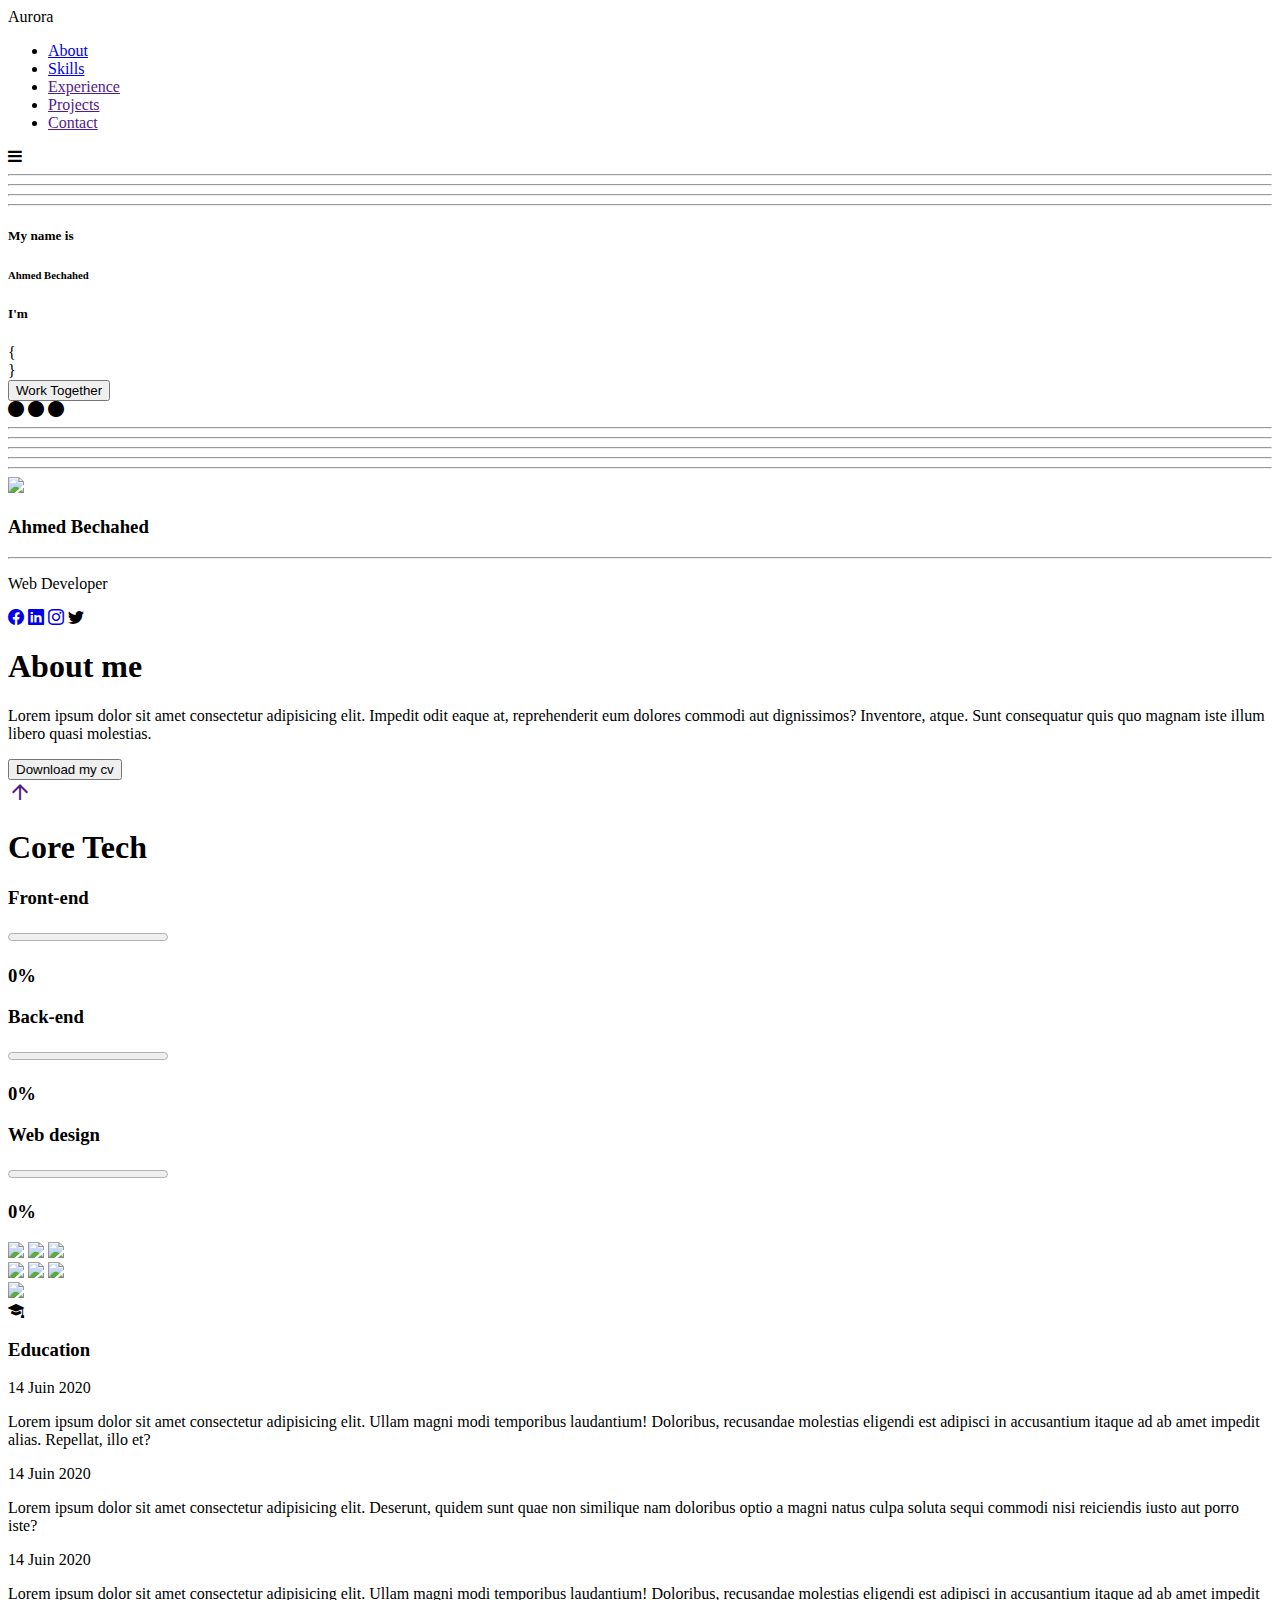
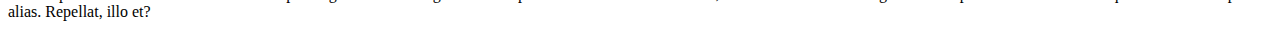
==== index.html @ c9e4b0a0 "Rename home.html to index.html" ====
<!DOCTYPE html>
<html lang="en">
<head>
    <meta charset="UTF-8">
    <meta http-equiv="X-UA-Compatible" content="IE=edge">
    <meta name="viewport" content="width=device-width, initial-scale=1.0">
    <title>Document</title>
    <link rel="stylesheet" href="https://cdn.jsdelivr.net/npm/bootstrap-icons@1.8.3/font/bootstrap-icons.css">
    <link href="https://fonts.googleapis.com/css2?family=Pattaya&family=Poppins:wght@400;500&display=swap" rel="stylesheet"/>
    <link rel="stylesheet" href="https://fonts.googleapis.com/icon?family=Material+Icons">
    <link rel="stylesheet" href="./style.css" />
    <script src="javascript.js" defer></script>
    <script src="https://unpkg.com/scrollreveal"></script>

    <link rel="stylesheet" href="https://cdnjs.cloudflare.com/ajax/libs/font-awesome/4.7.0/css/font-awesome.min.css">
</head>
<body>
    <section class="section1">

        <nav class="main-nav">
            <div>Aurora</div>
            
            <ul class="nav-elements">
                <li><a href="#about">About</a></li>
                <li><a href="#skills">Skills</a></li>
                <li><a href="" >Experience</a></li>
                <li><a href="">Projects</a></li>
                <li><a href="">Contact</a></li>
            </ul>
           <label><i class="fa fa-bars" id="showbar"></i></label>
            
        </nav>
<div class="homecontainer">

        <div class="home-description">
            <hr class="lampline">
            <hr class="lampline" >
            <hr class="lampline" >
            <hr class="lampline" >
           


        <h5>My name is </h5>
        <h6 style="color:black ;">Ahmed Bechahed</h6>
        <h5>I'm</h5>
            <div class="set-texts">
        <div>{</div>
            <div id="texts"></div>
            <div>}</div>

        </div>
        <button>Work Together</button>

        </div>
        <div class="homeanimation">
            <div class="borders">
           
               <div class="seticonlaptop">
                <div>
                <i id="red"class="bi bi-circle-fill"></i>
                <i id="orange" class="bi bi-circle-fill"></i>
                <i id="green" class="bi bi-circle-fill"></i></div>
            </div>
           <div class="setlinelaptop">
                <hr>
                <hr>
                <hr>
                <hr>
                <hr>
              </div> 
            </div>
            <div class="base"></div>
        </div>
        <!--<i class="material-icons" id="pos-arrow">arrow_downward</i>-->

       </div>

    </section>

    <section class="section2" id="about">

        <div class="setelements">
            <div class="aboutcard">
                <div><img src="./images/mypicture.jpg"></div>
            <div class="textcard">
                <h3>Ahmed Bechahed</h3>
                <hr>
            <p>Web Developer</p>
            </div>
            <div class="cardicons">
               <a href="https://www.facebook.com/ahmed.2bechahed/"><i class="bi bi-facebook"></i></a>
                <a href="https://www.linkedin.com/in/ahmed-bechahed-488a98222/"><i class="bi bi-linkedin"></i></a>
                <a href="https://www.instagram.com/a.h.m.e.d_bechahed/?hl=en"><i class="bi bi-instagram"></i></a>
                <i class="bi bi-twitter"></i>
            
            </div>
            </div>
            
        <div class="abouttext">
            <h1 class="title">About me</h1>

        <p>
            Lorem ipsum dolor sit amet consectetur adipisicing elit. Impedit odit eaque at, reprehenderit eum dolores commodi aut dignissimos? Inventore, atque. Sunt consequatur quis quo magnam iste illum libero quasi molestias.
        </p>
        <button class="setcv">Download my cv</button>
    </div>
        </div>
       <div class="setdiv"><a href=""><i class="material-icons" id="pos-uparrow">arrow_upward</i></a></div>
    
    </section>

    <section class="section3" id="skills">
        <h1 class="title">Core Tech</h1>
        <div class="techbox">
            <div class="progress">
                    <div>
                    <h3>Front-end</h3>
                    <div class="setline">
                    <progress class="file" id="line1" value="0" max="100"></progress>
                    <h3 id="val1">0%</h3>
                    </div>
                    </div>
                    <div>
                        <h3>Back-end</h3>
                        <div class="setline">
                        <progress class="file" id="line2"value="0" max="100"></progress>
                        <h3 id="val2">0%</h3>
                        </div>
                        </div>
                        <div>
                            <h3>Web design</h3>
                            <div class="setline">
                            <progress class="file" id="line3" value="0" max="100"></progress>
                            <h3 id="val3">0%</h3>
                            </div>
                            </div>
                
            </div>
            <div class="techitems">
           <div class="settechitems">
        <img src="https://img.icons8.com/ios-filled/100/undefined/c-plus-plus-logo.png"/>
        
        <img src="https://img.icons8.com/ios/100/undefined/mysql-logo.png"/>
        
        <img src="https://img.icons8.com/ios/100/undefined/java-coffee-cup-logo--v1.png"/>
        </div>
        <div class="settechitems">
        <img src="https://img.icons8.com/ios-filled/100/undefined/html-5--v1.png"/>
        
        <img src="https://img.icons8.com/ios-filled/100/undefined/css3.png"/>
        
        <img src="https://img.icons8.com/ios-filled/100/undefined/javascript-logo.png"/>
        </div>
       <div class="settechitems">
        <img src="https://img.icons8.com/color/96/undefined/linux--v1.png"/>
     
        </div>
        </div>
    </section>

    <section class="section4">
      
        <div class="containerall">
            <i id="checkpoint" class="bi bi-mortarboard-fill"></i>
            <h3>Education</h3>
</div>
        <div class="container-time">
            <div class="container left">
                <div class="content">
                    <div class="date"> 14 Juin 2020</div>
                    <p>Lorem ipsum dolor sit amet consectetur adipisicing elit. Ullam magni modi temporibus laudantium! Doloribus, recusandae molestias eligendi est adipisci in accusantium itaque ad ab amet impedit alias. Repellat, illo et?</p>
                </div>
            </div>
            <div class="container right">
                <div class="content">
                    <div class="date"> 14 Juin 2020</div>
                    <p>Lorem ipsum dolor sit amet consectetur adipisicing elit. Deserunt, quidem sunt quae non similique nam doloribus optio a magni natus culpa soluta sequi commodi nisi reiciendis iusto aut porro iste?</p>
                </div>
            </div>
            <div class="container left">
                <div class="content">
                    <div class="date"> 14 Juin 2020</div>
                    <p>Lorem ipsum dolor sit amet consectetur adipisicing elit. Ullam magni modi temporibus laudantium! Doloribus, recusandae molestias eligendi est adipisci in accusantium itaque ad ab amet impedit alias. Repellat, illo et?</p>
                </div>
            </div>
        </div>
        
    </section>

    <section class="section5">

    </section>

</body>
</html>
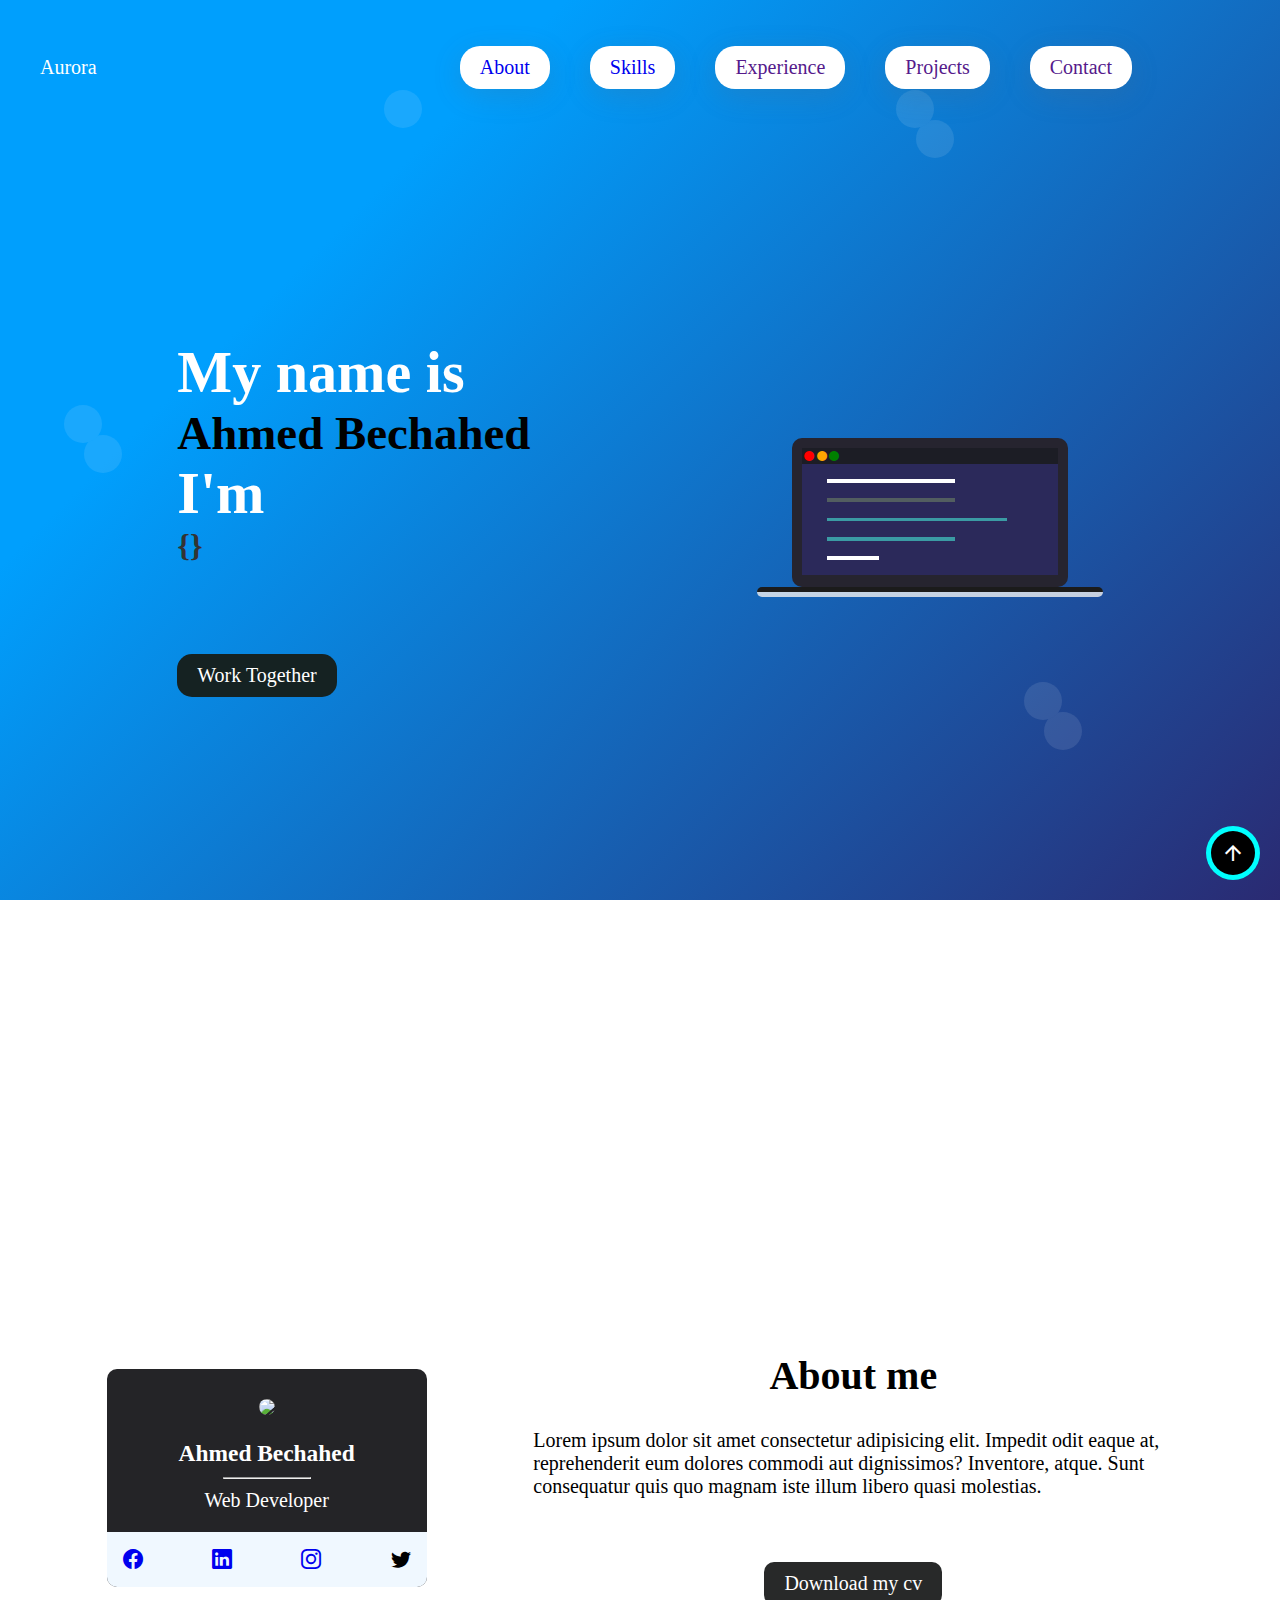
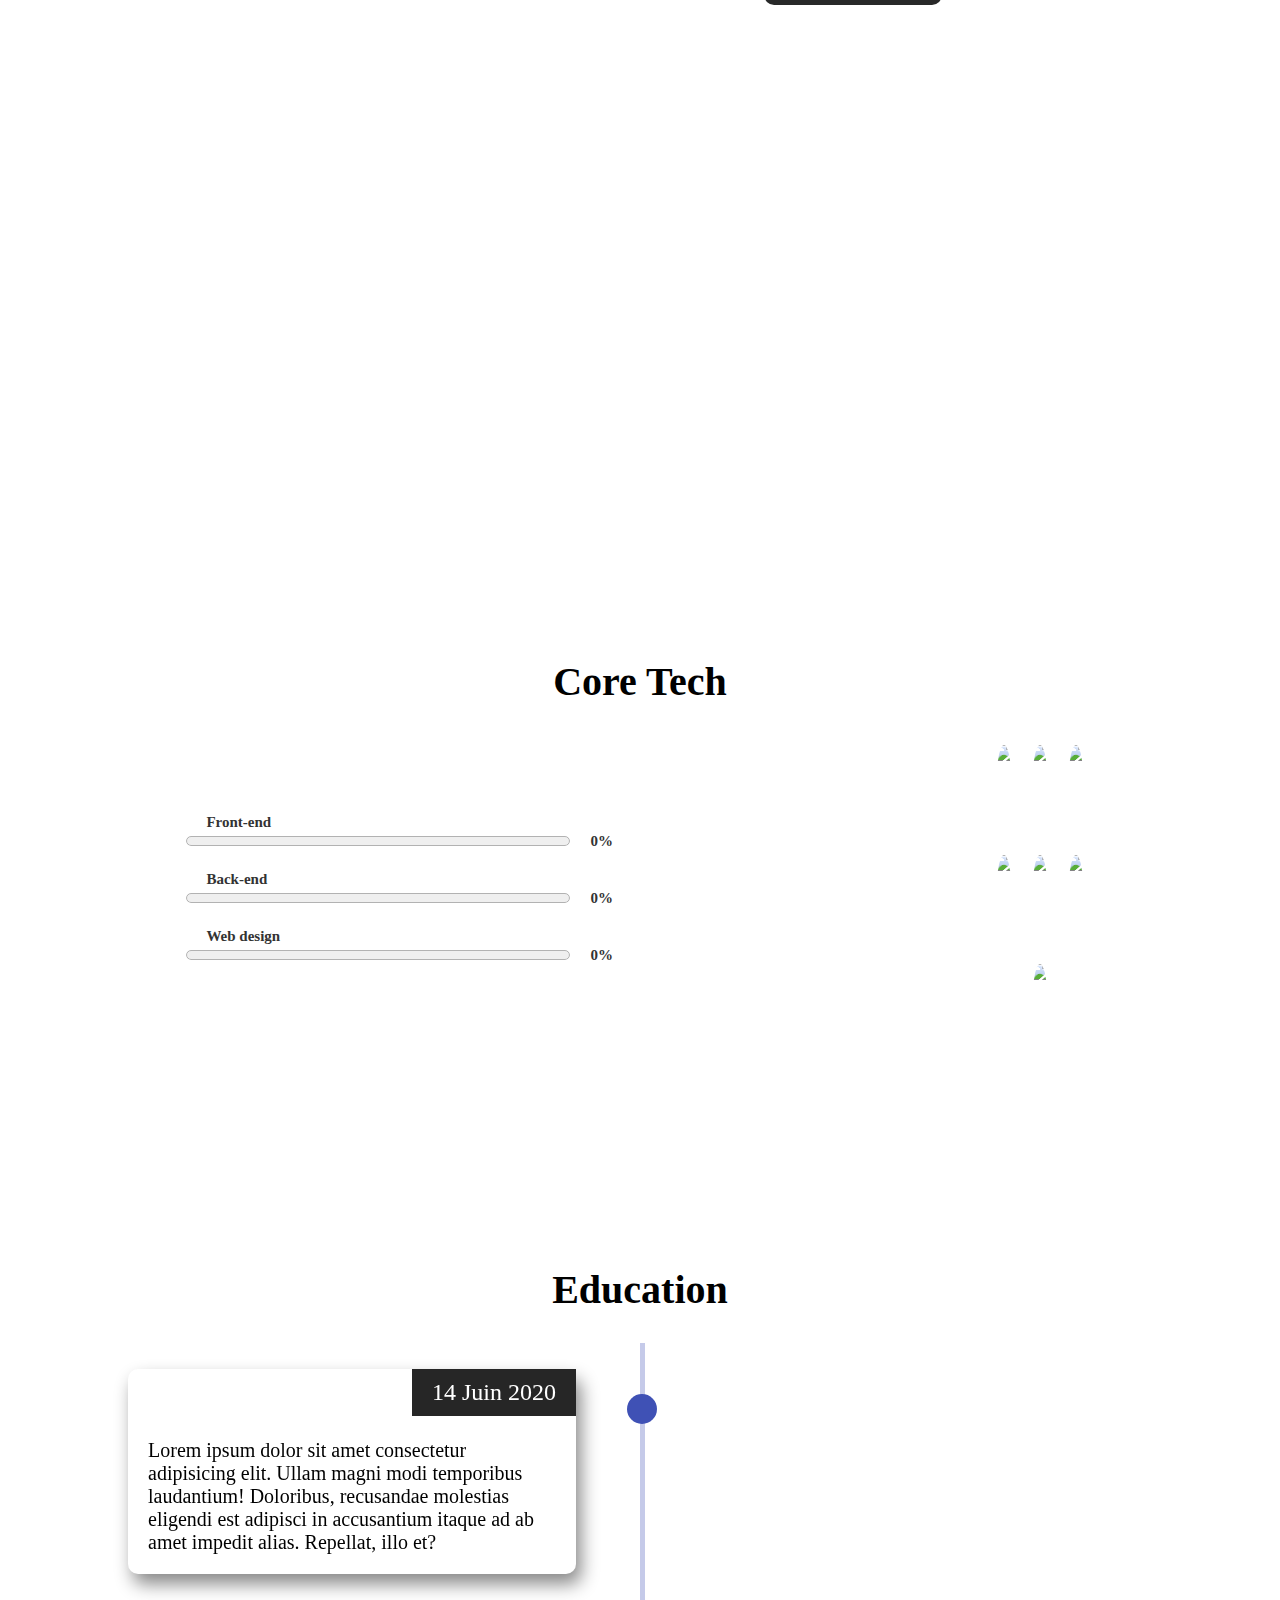
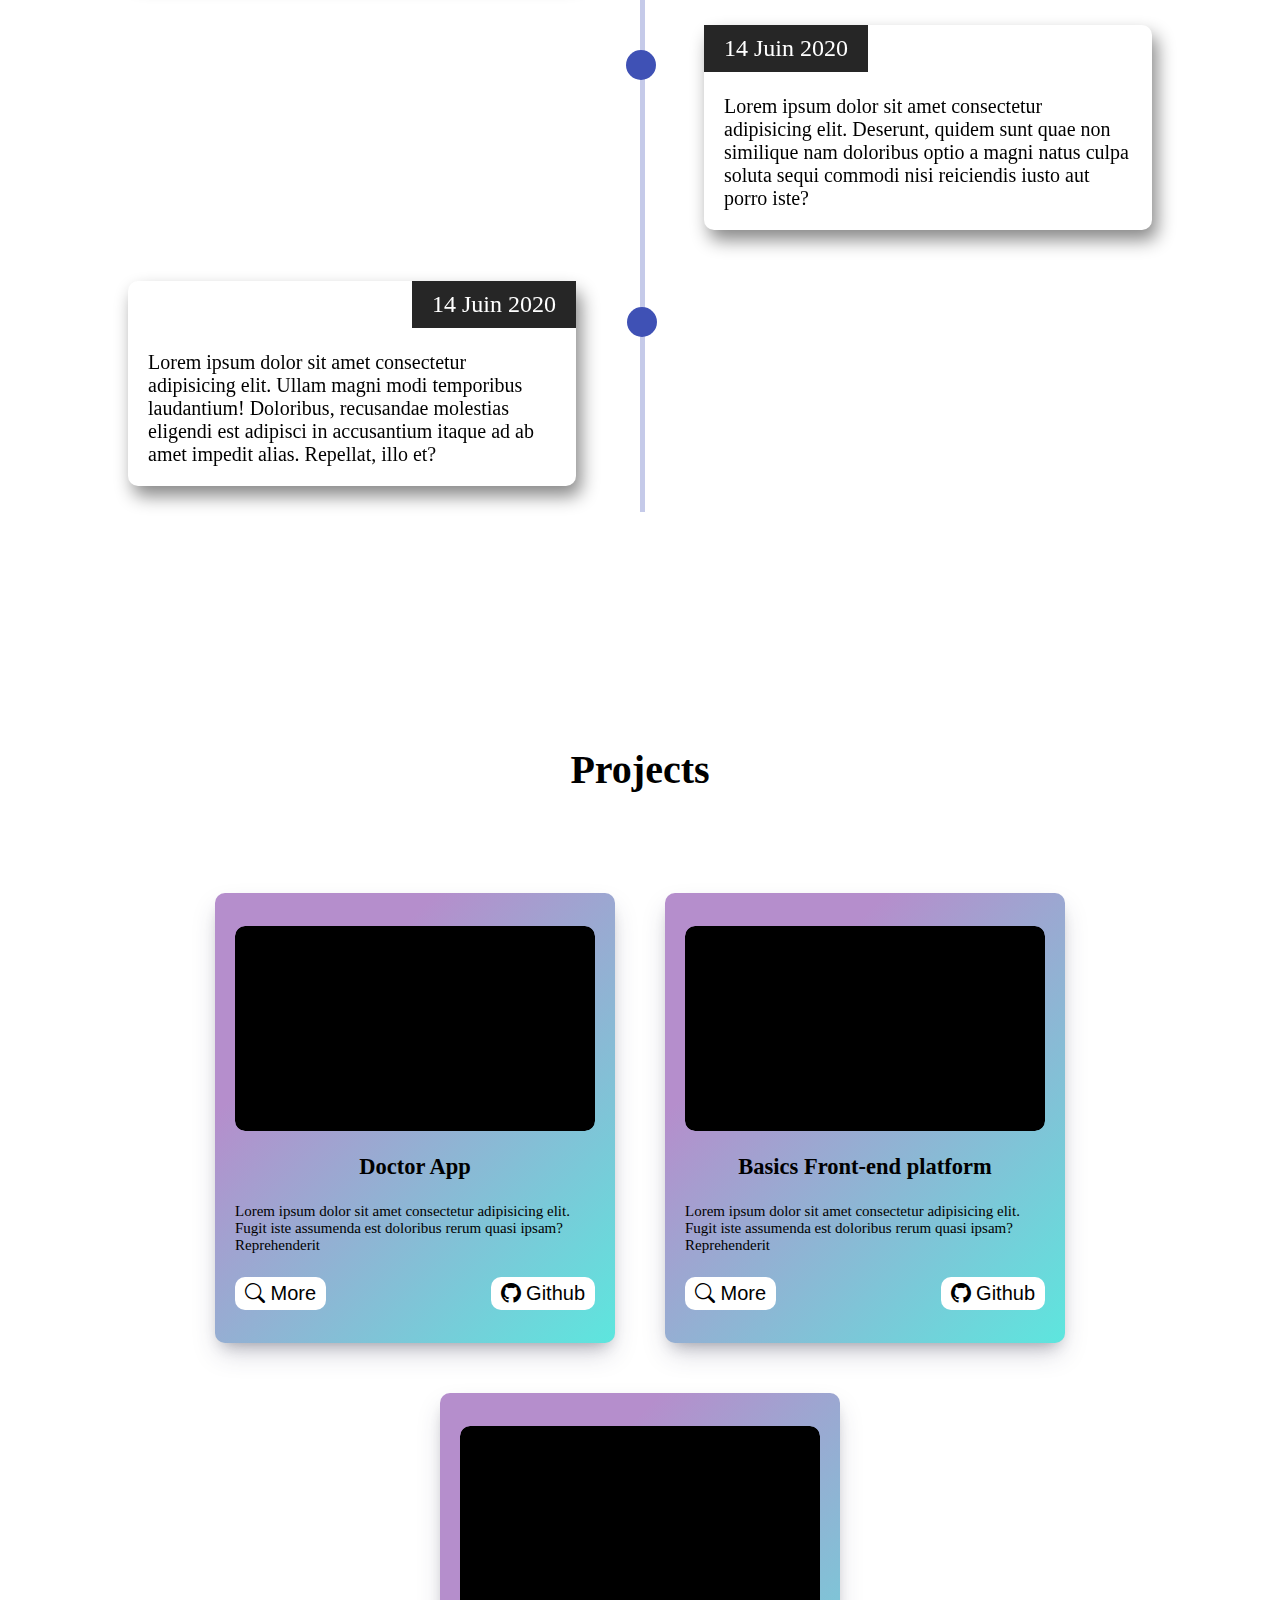
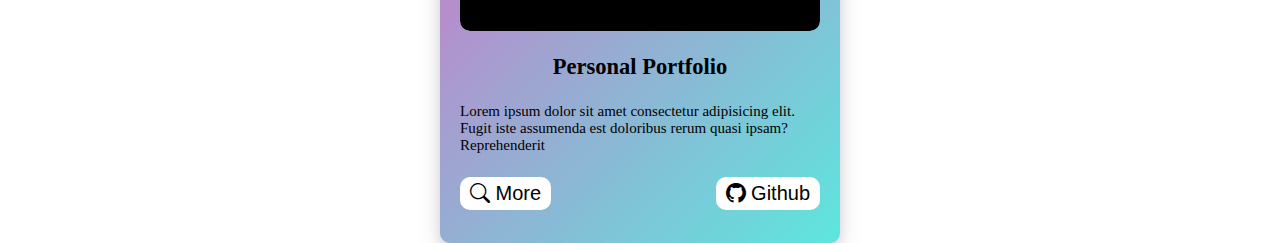
==== commit 41a8c6e4: "Add files via upload" ====
--- a/index.html
+++ b/index.html
@@ -160,10 +160,7 @@
 
     <section class="section4">
       
-        <div class="containerall">
-            <i id="checkpoint" class="bi bi-mortarboard-fill"></i>
-            <h3>Education</h3>
-</div>
+            <h3 class="title">Education</h3>
         <div class="container-time">
             <div class="container left">
                 <div class="content">
@@ -172,6 +169,8 @@
                 </div>
             </div>
             <div class="container right">
+                <div class="arrow-left"></div>
+
                 <div class="content">
                     <div class="date"> 14 Juin 2020</div>
                     <p>Lorem ipsum dolor sit amet consectetur adipisicing elit. Deserunt, quidem sunt quae non similique nam doloribus optio a magni natus culpa soluta sequi commodi nisi reiciendis iusto aut porro iste?</p>
@@ -188,8 +187,52 @@
     </section>
 
     <section class="section5">
-
-    </section>
+        <h3 class="title">Projects</h3>
+<div class="allprojects">
+    <div class="projectscontainer">
+        <div class="project">
+            <div class="parentimage">
+            <div class="projectimage">
+            </div>
+            </div>
+            <h2>Doctor App</h2>
+            <p>Lorem ipsum dolor sit amet consectetur adipisicing elit. Fugit iste assumenda est doloribus rerum quasi ipsam? Reprehenderit </p>
+            <div class="projectbutton">
+            <a href=""><button><i class="bi bi-search"></i> More</button></a>
+            <a href=""><button><i class="bi bi-github"></i>  Github</button></a>
+
+            </div>
+        </div>
+        <div class="project">
+            <div class="parentimage">
+                <div class="projectimage" id="img2">
+                </div>
+                </div>
+                <h2>Basics Front-end platform</h2>
+                <p>Lorem ipsum dolor sit amet consectetur adipisicing elit. Fugit iste assumenda est doloribus rerum quasi ipsam? Reprehenderit </p>
+                <div class="projectbutton">
+                <a href=""><button><i class="bi bi-search"></i> More</button></a>
+                <a href=""><button><i class="bi bi-github"></i>  Github</button></a>
+    
+                </div>
+
+        </div>
+        <div class="project">
+            <div class="parentimage">
+                <div class="projectimage" id="img3">
+                </div>
+                </div>
+                <h2>Personal Portfolio</h2>
+                <p>Lorem ipsum dolor sit amet consectetur adipisicing elit. Fugit iste assumenda est doloribus rerum quasi ipsam? Reprehenderit </p>
+                <div class="projectbutton">
+                <a href=""><button><i class="bi bi-search"></i> More</button></a>
+                <a href=""><button><i class="bi bi-github"></i>  Github</button></a>
+    
+                </div>
+        </div>
+    </div>
+</div> 
+   </section>
 
 </body>
-</html>
+</html>--- a/style.css
+++ b/style.css
@@ -0,0 +1,937 @@
+html{
+    scroll-behavior: smooth;
+   /* font-family: 'Zilla Slab', serif;*/
+   font-family: 'Cormorant Garamond', serif;
+   /* font-family: 'Lobster', cursive;*/
+   /* font-family: 'Gentium Plus', serif;*/
+    font-size: 62.5%;
+}
+
+*{
+    margin:0 0;
+    padding:0;
+    box-sizing:border-box;
+    text-decoration: none;
+    
+}
+body{
+}
+button{
+    cursor: pointer;
+}
+
+.section1{
+    height: 100vh;  
+   
+  
+   /* background-color: #1b1b1b;*/
+   background-image: linear-gradient(315deg, #2a2a72 0%, #009ffd 74%);}
+
+
+ 
+
+.main-nav{
+    min-height: 15vh;
+    display:flex;
+    justify-content:space-between;
+    align-items:center;
+    color:white;
+    overflow: hidden;
+    padding:0;
+    font-size:2rem;
+    z-index: 1111;
+}
+
+.main-nav>div{
+    flex: 1 1 40rem;
+    margin:1rem 4rem;
+    font-family: 'Lobster', cursive;
+}
+.nav-elements{
+    display:flex;
+    list-style: none;
+    margin-right: 10%;
+}
+
+.nav-elements li{
+    z-index: 1111;
+    padding:1rem 2rem;
+    background-color: white;
+    border-radius: 2rem;
+    margin:1rem 2rem;
+    box-shadow: rgba(100, 100, 111, 0.2) 0px 7px 29px 0px;
+}
+
+.nav-elements li:hover{
+    background-color: rgb(41, 40, 40);
+    border-radius: 2rem;
+
+}
+.nav-elements a:hover{
+    color:white;
+}
+
+.main-nav i{
+    display: none;
+    z-index: 11111;
+    margin:1rem 4rem;
+
+}
+
+.main-nav i:hover{
+    cursor:pointer;
+}
+
+
+
+
+@media screen and (max-width:700px) {
+    .main-nav ul{
+        visibility: hidden;
+        position:fixed;
+        top:0;
+        bottom:0;
+        display: flex;
+        justify-content: center;
+        align-items: center;
+        flex-direction: column;
+        width: 100%;
+         z-index: 1111;
+        font-size: 2rem;
+        background-color: rgba(31, 31, 31,0.95);
+
+
+    }
+    .main-nav ul::before{
+        content:"";
+        position:absolute;
+        width:2rem;
+        height:2rem;
+        top:0;
+        left:0;
+    }
+   
+
+    .show{
+        visibility: visible !important;
+     }
+
+
+    @keyframes slide {
+        from{
+            width:0%;opacity:0.3;}
+        to{width:100%;opacity:1;}
+    }
+
+    @keyframes slideout {
+        from{
+            width:100%;opacity:1;}
+        to{width:0%;opacity:0.3;}
+    }
+
+
+
+   
+
+
+
+    .main-nav i{
+        display:block;
+        position:fixed;
+        right:0;
+        top:0;
+        padding:1rem;
+        border-radius:1rem;
+        
+    }
+    .main-nav{
+        z-index: 1111;
+width:100%;
+        
+    }
+
+    
+
+
+}
+
+
+
+
+
+
+
+
+.homecontainer{
+    padding:0 5%;
+    height:85vh;
+    margin:0% 0;
+    display:flex;
+   align-items: center;
+   justify-content: space-around;
+   /* background-color: rgb(86, 185, 194);*/
+   color:white;
+flex-wrap: wrap;
+
+}
+
+.homeanimation{
+    display:flex;
+    align-items:center;
+    justify-content:center;
+    flex-direction: column;
+    margin:0%;
+    z-index: 11;
+}
+
+.lampline{
+    position:absolute;
+    margin:auto;
+    width:3vw;
+    height:3VW;
+    background-color:rgba(255, 255, 255,0.1) ;
+    border-radius: 50%;
+    border:none;
+    z-index:-1;
+   /* box-shadow: 20px 30px rgba(255, 255, 255,0.1) ;*/
+}
+
+.lampline:hover{
+    background-color: rgba(255, 255, 255,0.5) ;
+    box-shadow: 20px 30px rgba(255, 255, 255,0.4) ;
+
+}
+
+.home-description hr:nth-child(1){
+    top:45%;
+    left:5%;
+    box-shadow: 20px 30px rgba(255, 255, 255,0.1) ;
+    animation:2.5s scalecircle infinite alternate;
+
+}
+.home-description hr:nth-child(2){
+    top:10%;
+    left:30%;
+    animation:2s scalecircle infinite alternate;
+
+}
+.home-description hr:nth-child(3){
+    top:10%;
+    left:70%;
+    box-shadow: 20px 30px rgba(255, 255, 255,0.1) ;
+    animation:3s scalecircle infinite alternate;
+
+}
+.home-description hr:nth-child(4){
+    bottom:20%;
+    left:80%;
+    box-shadow: 20px 30px rgba(255, 255, 255,0.1) ;
+    animation:2s scalecircle infinite alternate;
+
+}
+.home-description hr:nth-child(){
+    bottom:10%;
+    left:40%;
+    animation:3.5s scalecircle infinite alternate;
+
+}
+.home-description hr:nth-child(){
+    bottom:50%;
+    left:50%;
+    box-shadow: 20px 30px rgba(255, 255, 255,0.1) ;
+    animation:2.25s scalecircle infinite alternate;
+
+}
+
+.base{
+    background-color: rgba(241, 241, 241, 0.8);
+    width:27vw;
+    height:1rem;
+    border-radius: 0.5rem;
+    border-top:0.5rem solid #1b1b1b;
+    z-index: 1200;
+}
+
+
+@keyframes scalecircle{
+    from{transform:scale(3.75);}
+    to{transform:scale(4.5);
+    }
+}
+
+
+.rotate {
+ width: fit-content;
+   font-size:5rem;
+   animation:rotation 2s infinite linear ;
+
+}
+
+
+
+
+
+
+@keyframes rotation {
+    from {
+      transform: rotate(0deg);
+    }
+    to{
+      transform: rotate(360deg);
+    }
+  }
+.borders{
+   height:fit-content;
+   width:80%;
+   border-top: 1rem solid rgba(37, 35, 36, 0.8);
+
+
+   
+   border-right: 1rem solid rgba(37, 35, 36, 0.8);
+
+
+   border-left: 1rem solid rgba(37, 35, 36, 0.8);
+
+
+
+    border-bottom: 1.25rem solid rgba(37, 35, 36, 0.8);
+
+    background-color: #2b295a;
+    border-radius: 1rem;
+
+
+}
+
+
+.seticonlaptop {
+    display:flex;
+    justify-content: space-between;
+    background-color: #1c1d25;
+    padding:1%;
+}
+
+
+.borders i{
+    font-size:1rem;
+    color: white;
+}
+
+#green{
+    color: green;
+    
+}
+#red{
+    color: red;
+    
+}
+#orange{
+    color: orange;
+   
+}
+.setlinelaptop hr{
+    margin: 6% 10%;
+    height:0.3vw;
+    background-color: white;
+    border:none;
+
+}
+
+.borders hr:nth-child(1){
+    width:50%;
+    background-color: white;
+    animation:1s line infinite alternate;
+}
+
+.borders hr:nth-child(2){
+    width:50%;
+    background-color:rgb(82, 94, 96);
+    animation:1.5s line infinite alternate;
+}
+.borders hr:nth-child(3){
+    width:70%;
+    background-color:rgb(59, 155, 164);
+    animation:2s line infinite alternate;
+
+}
+.borders hr:nth-child(4){
+    width:50%;
+    background-color: rgb(59, 155, 164);
+    animation:1.5s line infinite alternate;
+
+}
+
+.borders hr:nth-child(5){
+  
+    width:20%;
+    background-color: white;
+    animation:2s line infinite alternate;
+
+}
+.borders hr:nth-child(6){
+  
+    width:40%;
+    background-color: rgb(82, 94, 96);
+    animation:1.5s line infinite alternate;
+
+}
+
+
+
+@keyframes line {
+    
+    from{
+        width:30%;
+        opacity: 0.4;
+    }
+    to{
+        width:60%;
+        transform: translateX(20%);
+       
+    }
+
+}
+
+
+
+
+.home-description{
+    display:flex;
+    flex-direction: column;
+    align-items: flex-start;
+    font-size:7rem;
+    z-index:9;
+}
+
+
+.set-texts{
+    display:flex;
+    font-size:2.5vw;
+    color:#333;
+    font-weight: bold;
+    z-index: 12;
+}
+
+.home-description button {
+    margin-top: 10vh;
+    padding:1rem 2rem;
+    font-size: 2rem;
+    background-color: rgb(21, 34, 34);
+    border-radius: 1.5rem;
+    color:white;
+    border: none;
+    z-index: 1111;
+    font-family: 'Lobster', cursive;
+}
+#pos-arrow{
+    position:absolute;
+    font-size:4rem;
+    animation: transition 1s infinite alternate;
+    color:#0f0c0f;
+    font-weight: bold;
+    z-index: 12;
+}
+
+@keyframes transition{
+    from {
+        transform: translateY(0%);
+      }
+    
+      to {
+        transform: translateY(50%);
+}}
+
+@media screen and (max-width:700px) {
+    .base{
+        width:120%;
+    }
+    .homecontainer{
+        flex-direction: column;
+    }
+
+    .home-description button{
+        font-size: 2rem;
+        margin:5% 0;
+    }
+
+
+    .home-description{
+        font-size: 5rem;
+        line-height: 6rem;
+    }
+
+ 
+   
+    .homeanimation .borders{
+        width:20rem;
+        height: 12rem;
+    }
+    .set-texts{font-size: 2.5rem; width:70vw;}
+    .setdiv{
+        visibility: hidden;
+    }
+}
+
+
+
+
+
+
+
+
+.section2{
+    font-size: 2rem;
+  
+
+
+
+}
+
+.title{
+    text-align: center;
+    font-size:4rem;
+    margin-bottom:3rem;
+}
+
+.setelements{
+    margin:10% 0;
+ min-height: 100vh;
+display:flex;
+justify-content: space-evenly;
+align-items:center;
+font-size: 2rem;
+}
+
+
+
+
+
+
+.aboutcard{
+   background-color: rgb(36, 36, 39);
+   height:fit-content;
+    width: 25vw;
+    display: flex;
+    align-items: center;
+    justify-content: space-between;
+    flex-direction: column;
+    border-radius: 1rem;    
+}
+.aboutcard img{
+    margin-top: 3rem;
+   height:20vw;
+    border-radius: 60%;
+
+}
+
+.cardicons{
+    display:flex;
+    align-items: center;
+    justify-content:space-between;
+    width:100%;
+    background-color: aliceblue;
+    padding:5%;
+    border-bottom-left-radius: 1rem;
+    border-bottom-right-radius: 1rem;
+
+}
+
+.textcard{
+    text-align: center;
+    display: flex;
+    align-items: center;
+    justify-content:space-around;
+    flex-direction: column;
+    color:white;
+    margin:2rem;
+
+}
+.textcard hr{
+    width:50%;
+    background-color: aliceblue;
+    margin:1rem;
+}
+.abouttext{
+    height:fit-content;
+   display: flex;
+   align-items: center;
+   flex-direction: column;
+   width:50vw;
+}
+
+.setdiv{
+    position:fixed;
+    right:2rem;
+    bottom:2rem;
+    background-color: aqua;
+    padding:0.5rem;
+    border-radius: 50%;
+}
+.setcv{
+  font-family: 'Lobster', cursive;
+    margin-top: 10%;
+    padding:1rem 2rem;
+    text-decoration: solid;
+    background-color: rgb(40, 41, 41);
+    border-radius:1rem;
+    font-size: 2rem;
+    color:white;
+    border:none;
+}
+
+@media screen and (max-width:700px){
+.abouttext{
+    margin-top:10%;
+    width:80%;
+    
+}
+    .setelements{
+        flex-direction: column;
+    justify-content: center;
+    align-items: center;
+    }
+.setelements,.setcv{
+    font-size:2rem;
+}
+
+.aboutcard{
+    width:60vw;
+    font-size: 1rem;
+}
+.aboutcard img{
+    width:40vw;
+    height:40vw;
+}
+}    
+
+
+
+#pos-uparrow{
+    border-radius: 50%;
+    background-color:black;
+  padding:10px;
+  color:white;
+}
+
+/* section3 */
+.section3{
+    min-height: 90vh;
+    display:flex;
+    flex-direction: column;
+    justify-content: center;
+}
+.techbox{
+    display:flex;
+    align-items: center;
+    justify-content:space-around;
+}
+.techitems{
+    display:flex;
+    align-items:center;
+    justify-content:center;
+    flex-direction: column;
+
+}
+
+.settechitems{
+    display:flex;
+    align-items: center;
+    justify-content: center;
+}
+.techitems img{
+    border-radius: 50%;
+block-size:7vw;
+margin:1rem;}
+
+.progress{
+}
+
+.file{
+        width:30vw;
+        height: 2rem;
+        accent-color: blue;
+       
+}
+
+
+
+.setline{
+    display:flex;
+    align-items: center;
+    justify-content:center;
+    margin-bottom: 2rem;
+}
+
+.progress h3 {
+    font-size: 1.5rem;
+    margin-left: 2rem;
+color:#333;
+}
+
+
+
+@media  screen and (max-width:700px) {
+    .techbox{
+        align-items: center;
+        justify-content: center;
+        flex-direction: column;
+        gap:5rem;
+    }
+.techitems img{
+    block-size:7rem;
+}
+
+}
+
+
+/*section4*/
+.section4{
+min-height: 100vh;
+}
+
+
+.container-time{
+    position:relative;
+    margin:auto;
+    
+}
+
+.container-time:after{
+    content: ' ';
+    position:absolute;
+    background-color:#C5CAE9;
+    width:0.5rem;
+    top:0;
+    bottom:0;
+    left:50%;
+}
+
+.container{
+    padding:2% 10%;
+    width:50%;
+    position:relative;
+   
+}
+
+.container:before{
+    content:'';
+    position:absolute;
+    width:3rem;
+    height:3rem;
+    border-radius: 50%;
+    background-color: #3F51B5;
+    right:-17px;
+    z-index: 1;
+    top:20%;
+}
+.right{
+    left:50%;
+}
+
+.left{
+    left:0;
+}
+
+.right:before{
+    right:100%;
+    left:-14px;
+}
+
+.content{
+    box-shadow: 5px 10px 18px #888888;
+    position:relative;
+    background-color: white;
+    font-size: 2rem;
+    padding:2rem;
+    width:100%;
+    border-radius: 1rem;
+}
+
+.left{
+    padding-right:5%;
+}
+
+.right{
+    padding-left:5%;
+
+
+}
+
+
+
+
+.content p {
+    color: rgb(0, 0, 0);
+    margin-top: 50px;
+    margin-bottom: 0;
+
+
+}
+
+ .date{
+    position:absolute;
+    top:0;
+    padding:1rem 2rem;
+    background-color: rgb(38, 38, 38);
+    margin-bottom: 200px;
+    color:white;
+    font-size: larger;
+}
+
+.left .date{
+    right:0;
+}
+
+.right .date{
+    left:0;
+}
+
+@keyframes scale{
+    From{
+        transform:scale(1.25);
+    }
+    To {
+        transform:scale(1.5);
+    }
+}
+
+.content:hover{
+    transform:scale(1.1);
+    transition: 0.5s;
+
+
+}
+
+
+#checkpoint{
+    color:rgb(3, 25, 25);
+   font-size: 2rem;
+   border-radius: 50%;
+   box-shadow: rgba(100, 100, 111, 0.2) 0px 7px 29px 0px;
+   box-shadow: 5px 5px 5px #888888;
+   padding:20px;
+   margin-right: 20px;
+   margin-left: 15%;
+
+
+
+}
+
+
+
+@media  screen and (max-width:700px) {
+    .container-time::after{
+        left:8%;
+    }
+
+    .container::before{
+        left:5%;
+    }
+    .container{
+        width:100%;
+        padding-left: 20%;
+        padding-right: 10%;
+    }
+    .right{
+        left:0;
+    }
+    .left .date{
+        left:0;
+        right:inherit;
+    }
+    .content{
+        font-size: 1.5rem;
+        margin:8% 0%;
+
+    }
+
+}
+
+.section5{
+    margin-top:20vh;
+    height:100vh;
+}
+
+.projectscontainer{
+    margin-top: 10rem;
+    display: flex;
+    justify-content:center;
+    align-items: center;
+    gap:5rem;
+    flex-wrap: wrap;
+}
+
+.project{
+    background-color: #5de6de;
+    background-image: linear-gradient(315deg, #5de6de 0%, #b58ecc 74%);
+     height:45rem;
+    width:40rem;
+    display: flex;
+    align-items:center;
+    justify-content: space-evenly;
+    flex-direction: column;
+    gap:1rem;
+    padding:2rem;
+    font-size: 1.5rem;
+    border-radius: 1rem;
+    box-shadow: rgba(50, 50, 93, 0.25) 0px 13px 27px -5px, rgba(0, 0, 0, 0.3) 0px 8px 16px -8px;
+}
+
+.projectimage{
+    height:100%;
+    width:100%;
+    border-radius: 1rem;
+    background-color: black; /* fallback color */
+  background-image: url("./images/doctor.PNG");
+  background-position: center;
+  background-size: cover;
+  background-repeat: no-repeat;
+  background-position: center;
+  -webkit-background-size: cover;
+  -moz-background-size: cover;
+    transition: all .5s;
+
+}
+
+#img2{
+    background-image: url("./images/Platform.PNG");
+}
+
+#img3{
+    background-image: url("./images/Portfolio.PNG");
+}
+.parentimage:hover .projectimage{
+  transform: scale(1.1);
+}
+
+
+.parentimage{
+   height:50%;
+    width:100%;
+    overflow: hidden;
+    border-radius: 1rem;
+}
+
+.projectbutton{
+    width:100%;
+    display: flex;
+    justify-content: space-between;
+    align-items: center;
+    
+}
+
+.projectbutton button{
+    font-size: 2rem;
+    padding:0.5rem 1rem;
+    background-color:white;
+    border-radius: 1rem;
+    border:none;
+}
+
+@media  screen and (max-width:700px) {
+    .project{
+        margin:0 4rem;
+    }
+}
+
+
+
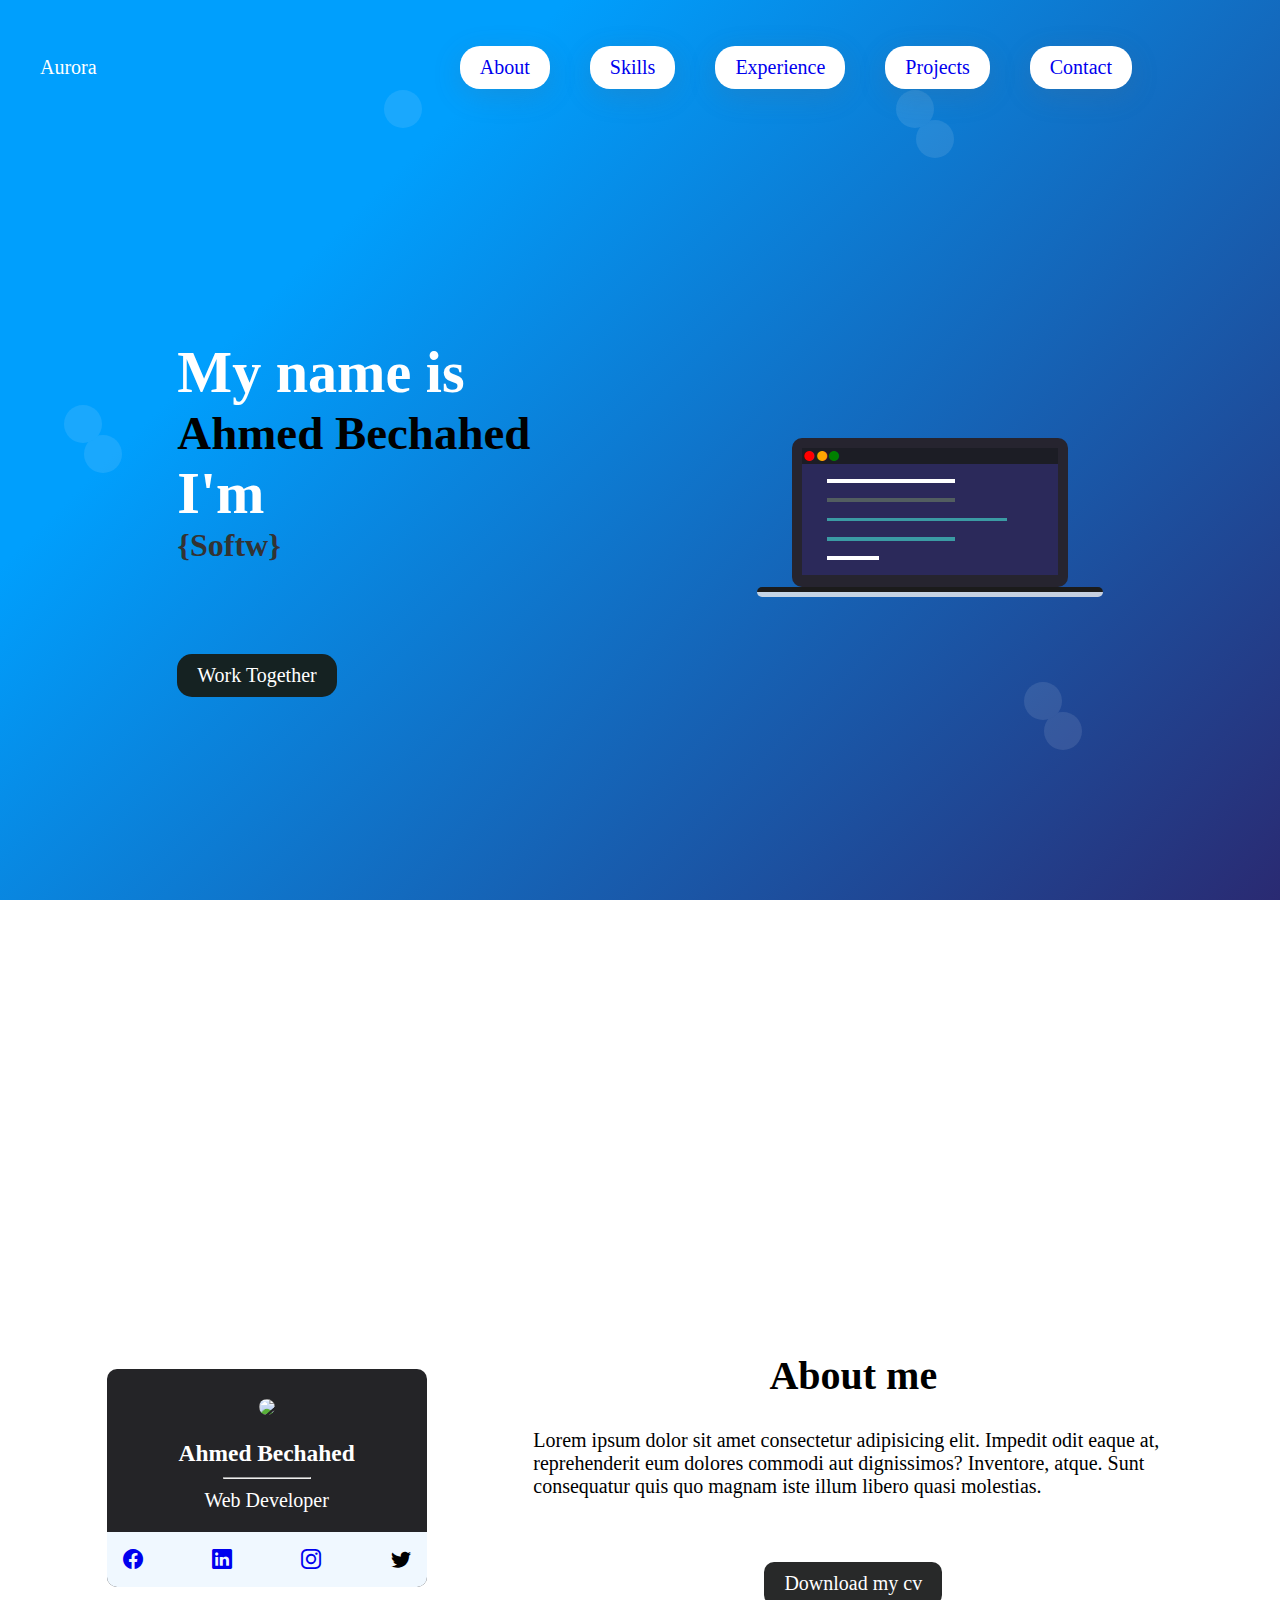
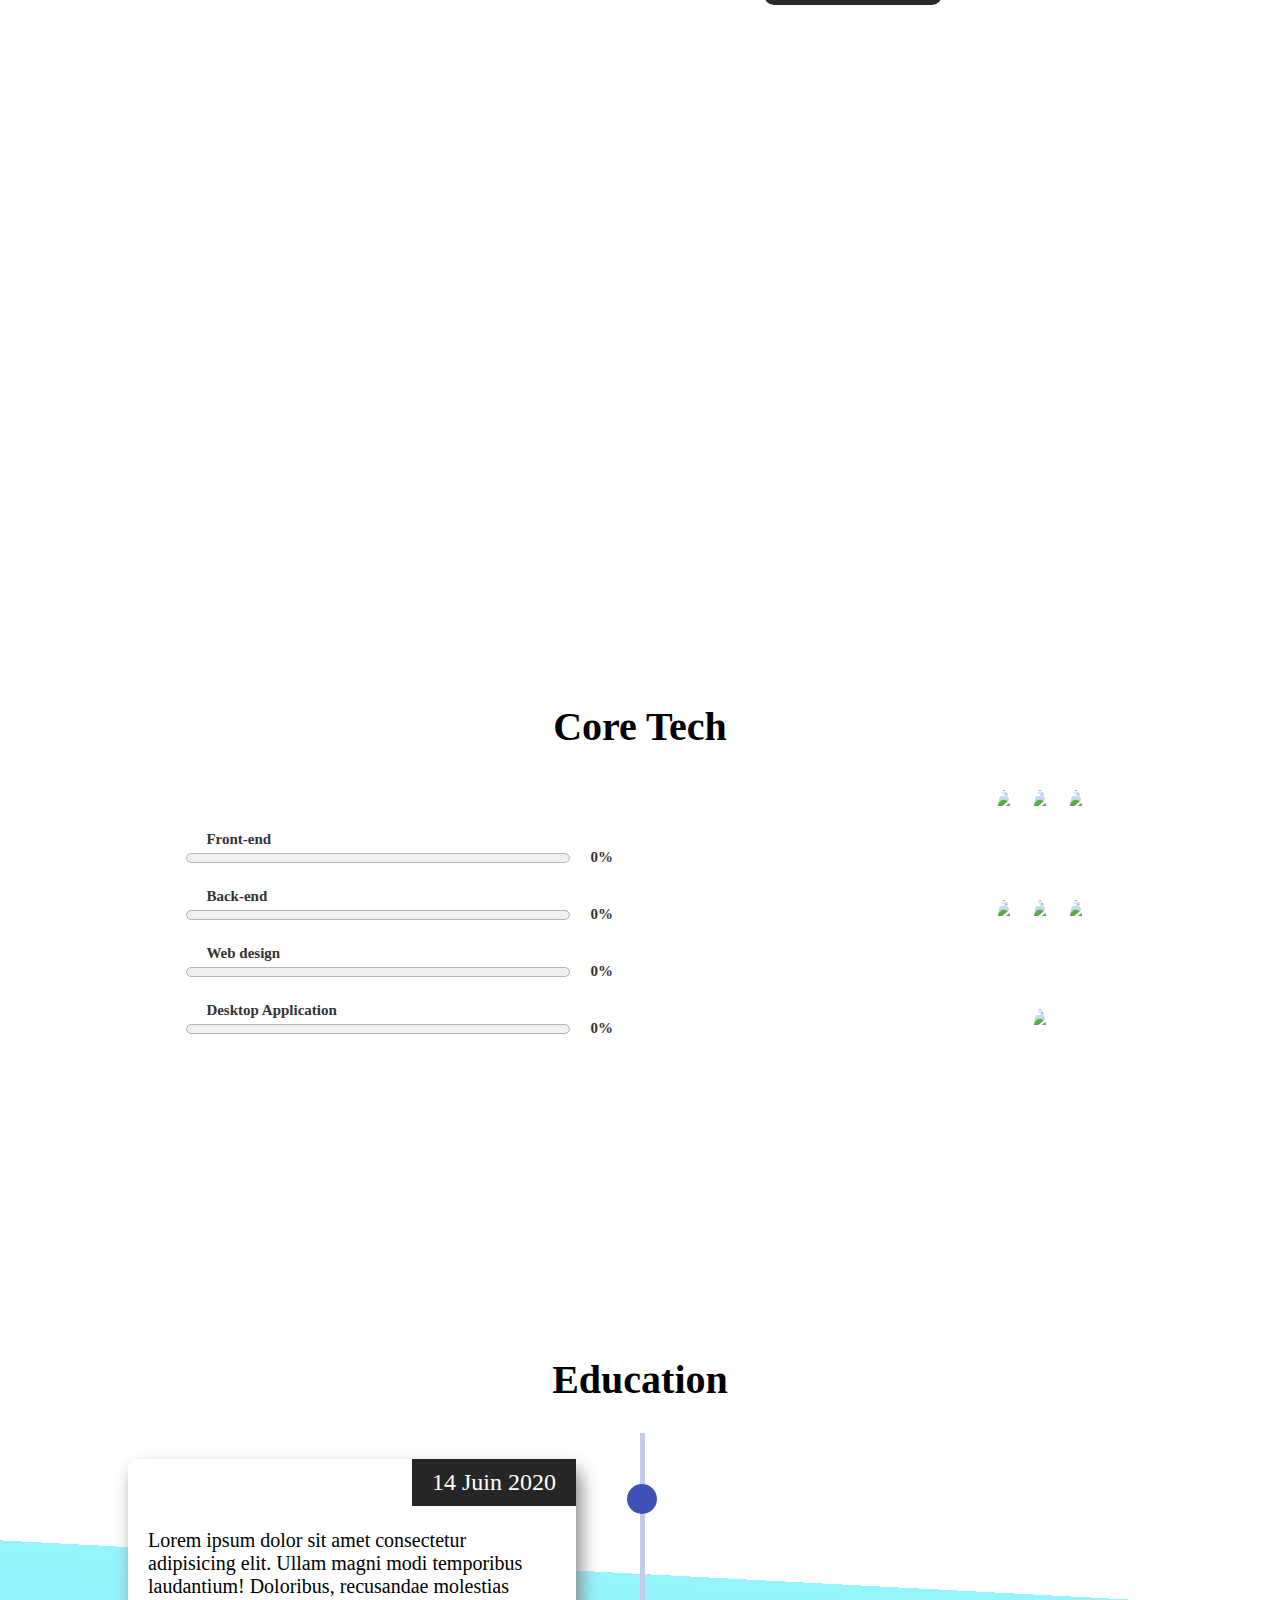
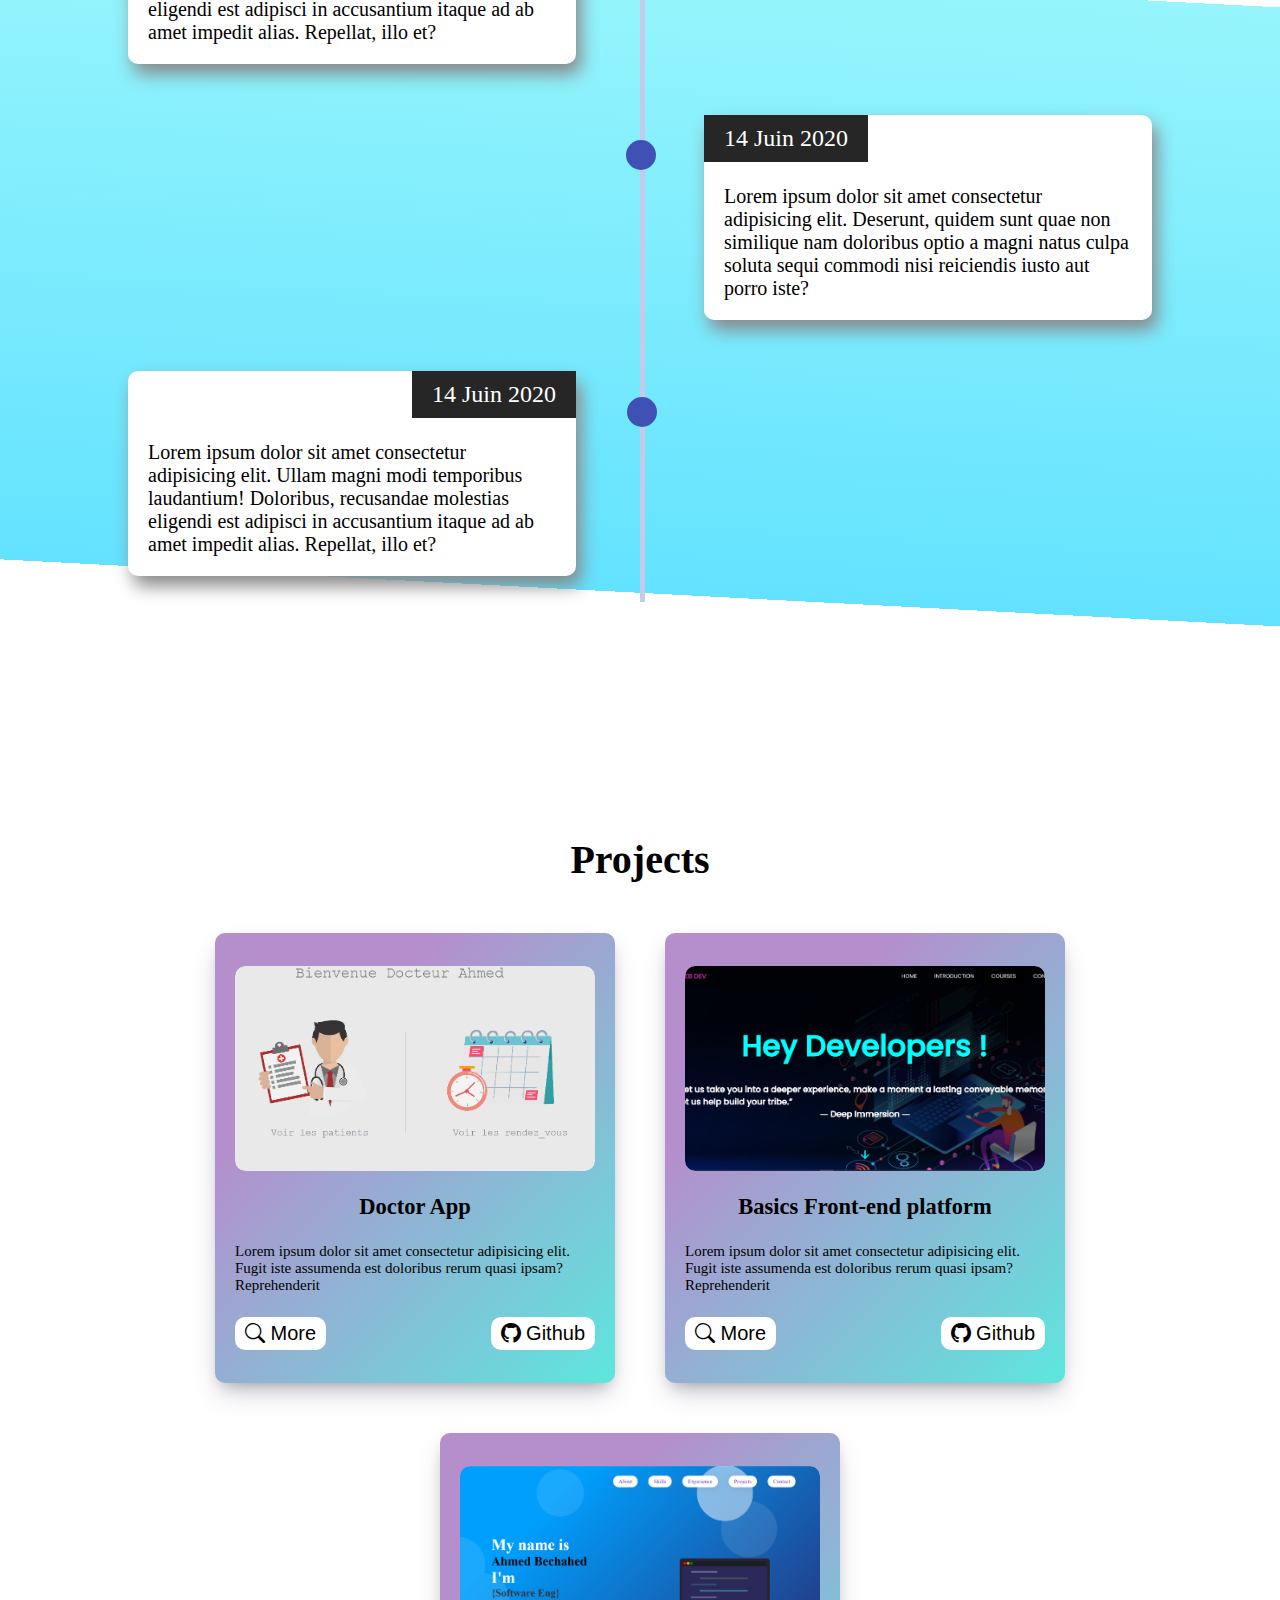
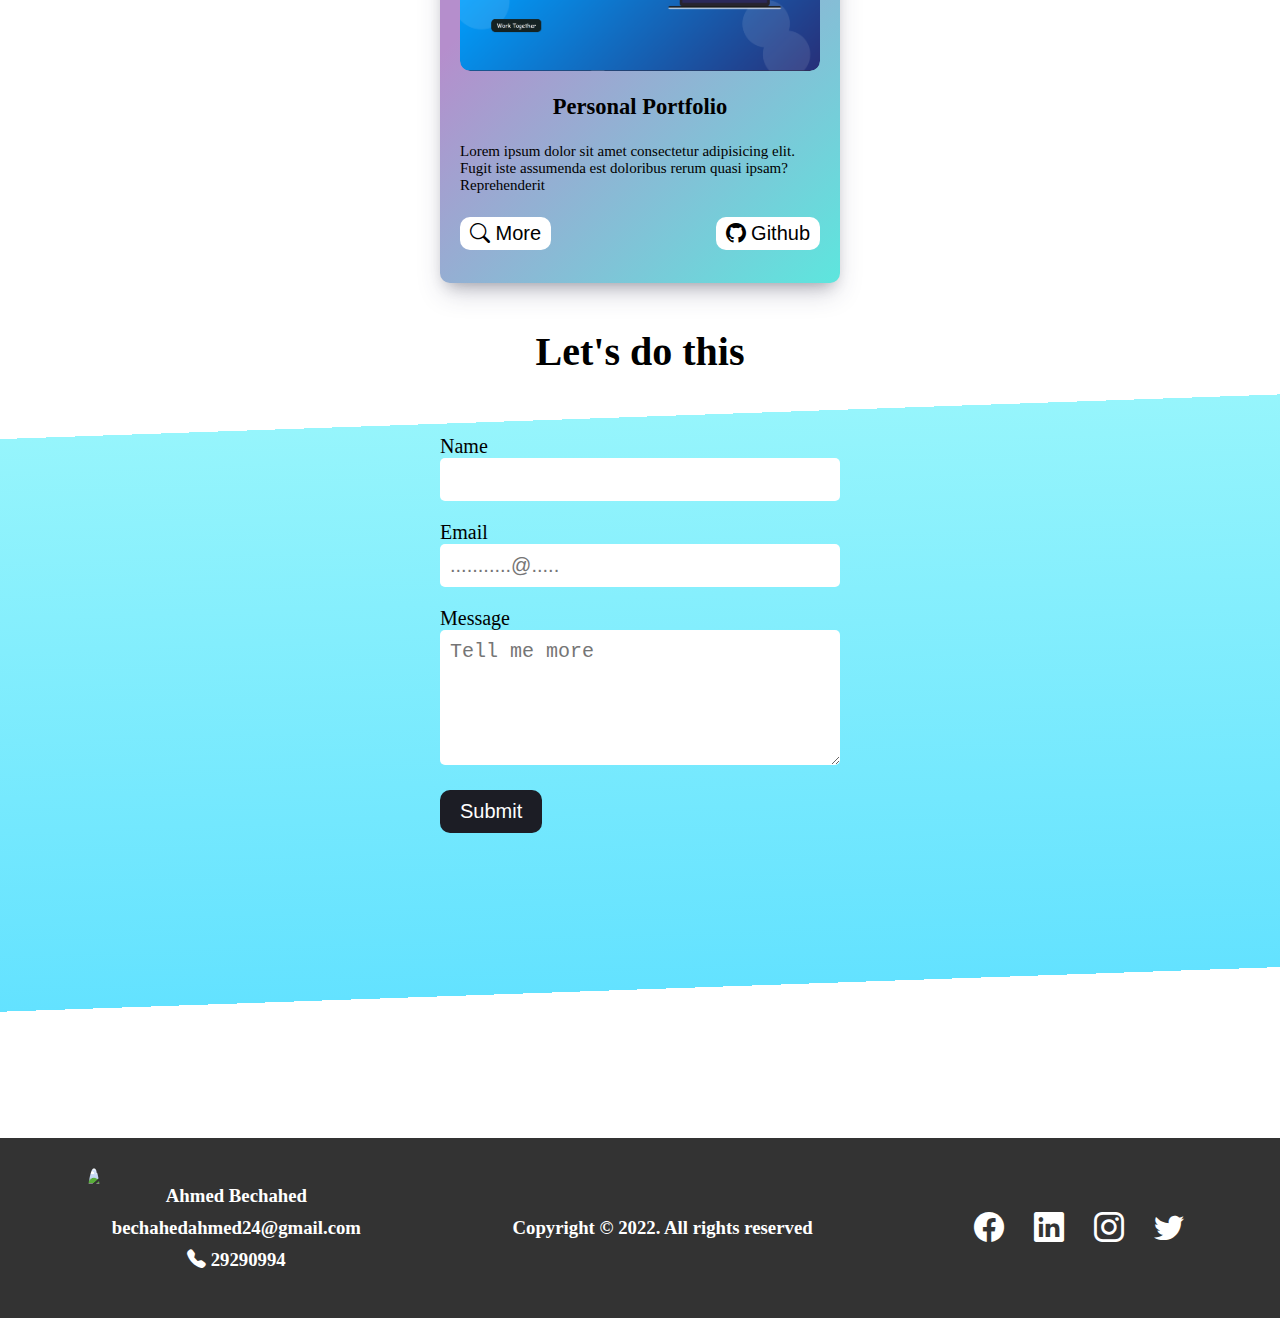
==== commit 248f514c: "Add files via upload" ====
--- a/index.html
+++ b/index.html
@@ -15,7 +15,7 @@
     <link rel="stylesheet" href="https://cdnjs.cloudflare.com/ajax/libs/font-awesome/4.7.0/css/font-awesome.min.css">
 </head>
 <body>
-    <section class="section1">
+    <section class="section1" id="top">
 
         <nav class="main-nav">
             <div>Aurora</div>
@@ -23,9 +23,9 @@
             <ul class="nav-elements">
                 <li><a href="#about">About</a></li>
                 <li><a href="#skills">Skills</a></li>
-                <li><a href="" >Experience</a></li>
-                <li><a href="">Projects</a></li>
-                <li><a href="">Contact</a></li>
+                <li><a href="#experience" >Experience</a></li>
+                <li><a href="#projects">Projects</a></li>
+                <li><a href="#contact">Contact</a></li>
             </ul>
            <label><i class="fa fa-bars" id="showbar"></i></label>
             
@@ -105,7 +105,7 @@
         <button class="setcv">Download my cv</button>
     </div>
         </div>
-       <div class="setdiv"><a href=""><i class="material-icons" id="pos-uparrow">arrow_upward</i></a></div>
+       <div class="setdiv"><a href="#top"><i class="material-icons" id="pos-uparrow">arrow_upward</i></a></div>
     
     </section>
 
@@ -134,23 +134,25 @@
                             <h3 id="val3">0%</h3>
                             </div>
                             </div>
+                            <div>
+                                <h3>Desktop Application</h3>
+                                <div class="setline">
+                                <progress class="file" id="line4" value="0" max="100"></progress>
+                                <h3 id="val4">0%</h3>
+                                </div>
+                                </div>
                 
             </div>
             <div class="techitems">
            <div class="settechitems">
-        <img src="https://img.icons8.com/ios-filled/100/undefined/c-plus-plus-logo.png"/>
-        
-        <img src="https://img.icons8.com/ios/100/undefined/mysql-logo.png"/>
-        
-        <img src="https://img.icons8.com/ios/100/undefined/java-coffee-cup-logo--v1.png"/>
-        </div>
+            <img src="https://img.icons8.com/color/96/000000/c-plus-plus-logo.png"/>        
+            <img src="https://img.icons8.com/fluency/96/000000/mysql-logo.png"/>        
+            <img src="https://img.icons8.com/color/96/000000/java-coffee-cup-logo--v1.png"/>        </div>
         <div class="settechitems">
-        <img src="https://img.icons8.com/ios-filled/100/undefined/html-5--v1.png"/>
-        
-        <img src="https://img.icons8.com/ios-filled/100/undefined/css3.png"/>
-        
-        <img src="https://img.icons8.com/ios-filled/100/undefined/javascript-logo.png"/>
-        </div>
+            <img src="https://img.icons8.com/color/96/000000/html-5--v1.png"/>        
+            <img src="https://img.icons8.com/color/96/000000/css3.png"/>        
+            <img src="https://img.icons8.com/color/96/000000/javascript--v1.png"/>
+                </div>
        <div class="settechitems">
         <img src="https://img.icons8.com/color/96/undefined/linux--v1.png"/>
      
@@ -158,7 +160,7 @@
         </div>
     </section>
 
-    <section class="section4">
+    <section class="section4" id="experience">
       
             <h3 class="title">Education</h3>
         <div class="container-time">
@@ -186,7 +188,7 @@
         
     </section>
 
-    <section class="section5">
+    <section class="section5" id="projects">
         <h3 class="title">Projects</h3>
 <div class="allprojects">
     <div class="projectscontainer">
@@ -234,5 +236,47 @@
 </div> 
    </section>
 
+   <section class="section6" id="contact">
+    <h2 class="title">Let's do this </h2>
+    <form>
+        <div class="setwidth">
+            <label for="name">Name</label>
+            <input type="text" id="name" required>
+        </div>
+        <div class="setwidth">
+            <label for="mail">Email</label>
+            <input type="email" id="mail" required placeholder="...........@.....">
+        </div>
+        <div class="setwidth">
+            <label for="message">Message</label>
+            <textarea name="message" placeholder="Tell me more" id="message_input" cols="30" rows="5"
+            required></textarea>
+         </div>
+        
+        <input type="submit" id="submit">   
+    </form>
+
+
+   </section>
+<footer>
+<div>
+    <img src="./images/mypicture2.jpg">
+    <div class="footerinfo">
+    <h2>Ahmed Bechahed</h2>
+    <h2>bechahedahmed24@gmail.com</h2>
+    <h2><i class="bi bi-telephone-fill"></i> 29290994</h2>
+    </div>
+</div>
+<h2>Copyright © 2022. All rights reserved </h2>
+<div class="footericons">
+    <a href="https://www.facebook.com/ahmed.2bechahed/"><i class="bi bi-facebook"></i></a>
+     <a href="https://www.linkedin.com/in/ahmed-bechahed-488a98222/"><i class="bi bi-linkedin"></i></a>
+     <a href="https://www.instagram.com/a.h.m.e.d_bechahed/?hl=en"><i class="bi bi-instagram"></i></a>
+    <a href=""><i class="bi bi-twitter"></i></a>
+ 
+ </div>
+
+
+</footer>
 </body>
 </html>--- a/style.css
+++ b/style.css
@@ -565,6 +565,11 @@
     background-color: aqua;
     padding:0.5rem;
     border-radius: 50%;
+    visibility: hidden;
+}
+
+.showarrow{
+    visibility:visible;
 }
 .setcv{
   font-family: 'Lobster', cursive;
@@ -614,10 +619,11 @@
 
 /* section3 */
 .section3{
-    min-height: 90vh;
+    min-height: 100vh;
     display:flex;
     flex-direction: column;
     justify-content: center;
+
 }
 .techbox{
     display:flex;
@@ -686,6 +692,8 @@
 /*section4*/
 .section4{
 min-height: 100vh;
+background-image:linear-gradient(3deg,white 10%, #63e2ff 0%, #96f5fc 74%,#63e2ff 0%,white 10%,transparent);       
+
 }
 
 
@@ -746,6 +754,7 @@
     border-radius: 1rem;
 }
 
+
 .left{
     padding-right:5%;
 }
@@ -848,11 +857,11 @@
 
 .section5{
     margin-top:20vh;
-    height:100vh;
+    min-height:100vh;
 }
 
 .projectscontainer{
-    margin-top: 10rem;
+    margin-top: 5rem;
     display: flex;
     justify-content:center;
     align-items: center;
@@ -888,8 +897,8 @@
   background-position: center;
   -webkit-background-size: cover;
   -moz-background-size: cover;
+  -o-background-size: cover;
     transition: all .5s;
-
 }
 
 #img2{
@@ -934,4 +943,108 @@
 }
 
 
-
+.section6{
+    margin-top: 5vh;
+    min-height:90vh;
+    display: flex;
+    align-items: center;
+    flex-direction: column;
+    gap:3rem;
+    background-image:linear-gradient(-2deg,white 20%, #63e2ff 10%, #96f5fc 87%,white 20%,transparent);       
+
+}
+form{
+    display:flex;
+    flex-direction: column;
+    align-items: flex-start;
+    gap:2rem;
+    font-size: 2rem;
+}
+
+.setwidth{
+    width:40rem;
+}
+ 
+
+
+input[type='text'],
+        [type='email'],
+        textarea {
+            border-radius: 0.5rem;
+            font-size: 2rem;
+            width: 100%;
+            padding:1rem;
+            border:none;
+
+        }
+
+#submit{
+    padding:1rem 2rem;
+    font-size: 2rem;
+    border:none;
+    border-radius: 1rem;
+    background-color: #1c1d25;
+    color:white;
+    cursor: pointer;
+
+}
+
+footer{
+    min-height:20vh;
+    background-color: #333;
+    display:flex;
+    align-items: center; 
+    justify-content:space-around;  
+    color:white;  
+    font-size: 1.25rem;
+    flex-wrap: wrap;
+    padding:1rem;
+}
+
+footer img{
+    block-size: 12rem;
+    border-radius: 50%;
+}
+
+footer>div{
+    display:flex;
+    align-items: center;
+    gap:1rem;
+}
+
+.footerinfo{
+    display:flex;
+    align-items: center;
+    gap:1rem;
+    flex-direction: column;
+}
+.footericons a{
+    color:white;
+    font-size: 3rem;
+    margin:0 1rem;
+}
+
+.footericons a:hover{
+    color:#63e2ff;
+
+    transform: scale(1.4);
+    transition: 0.5s;
+}
+
+@media screen and (max-width:700px){
+    .setwidth{
+        width:30rem;
+    }
+
+    footer{
+        flex-direction: column;
+        gap:1.5rem;
+        font-size: 1rem;
+    }
+    .footericons a{
+        font-size: 1.75rem;
+    }
+    footer img{
+        block-size:10rem ;
+    }
+}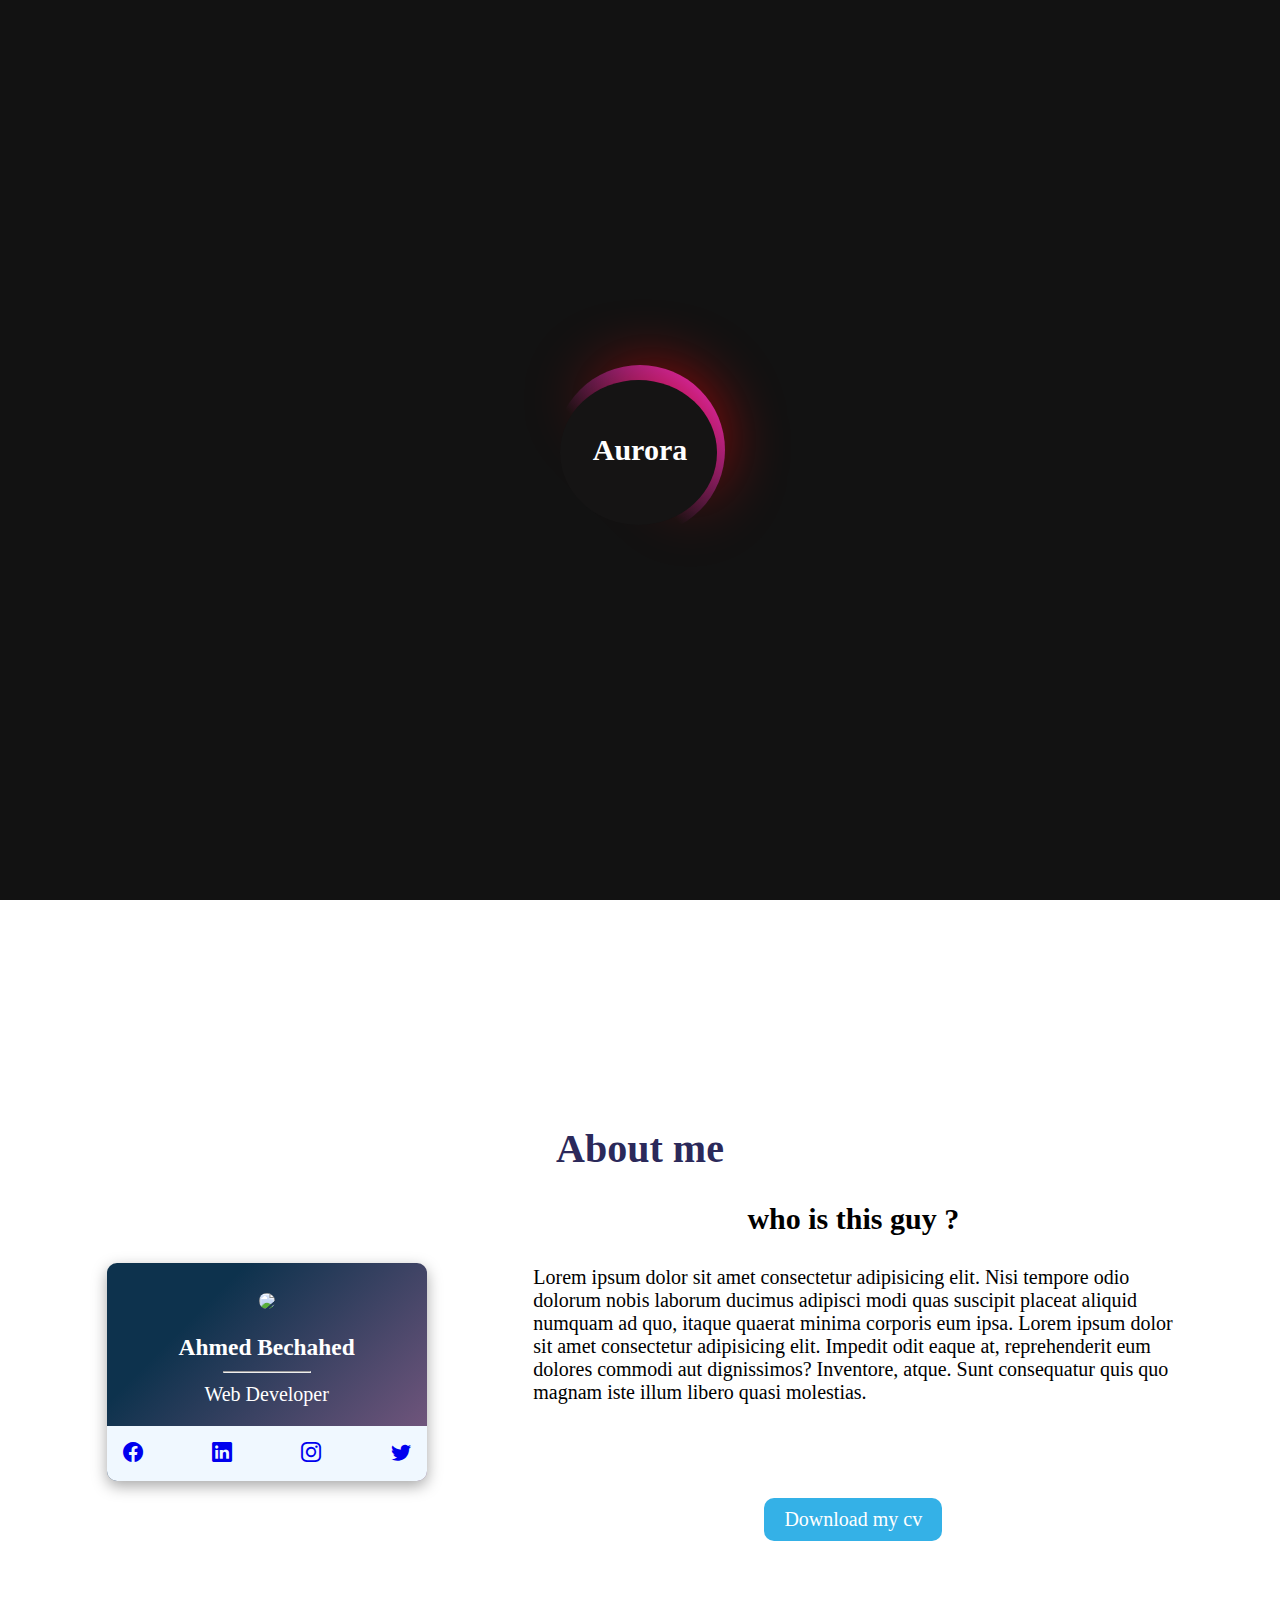
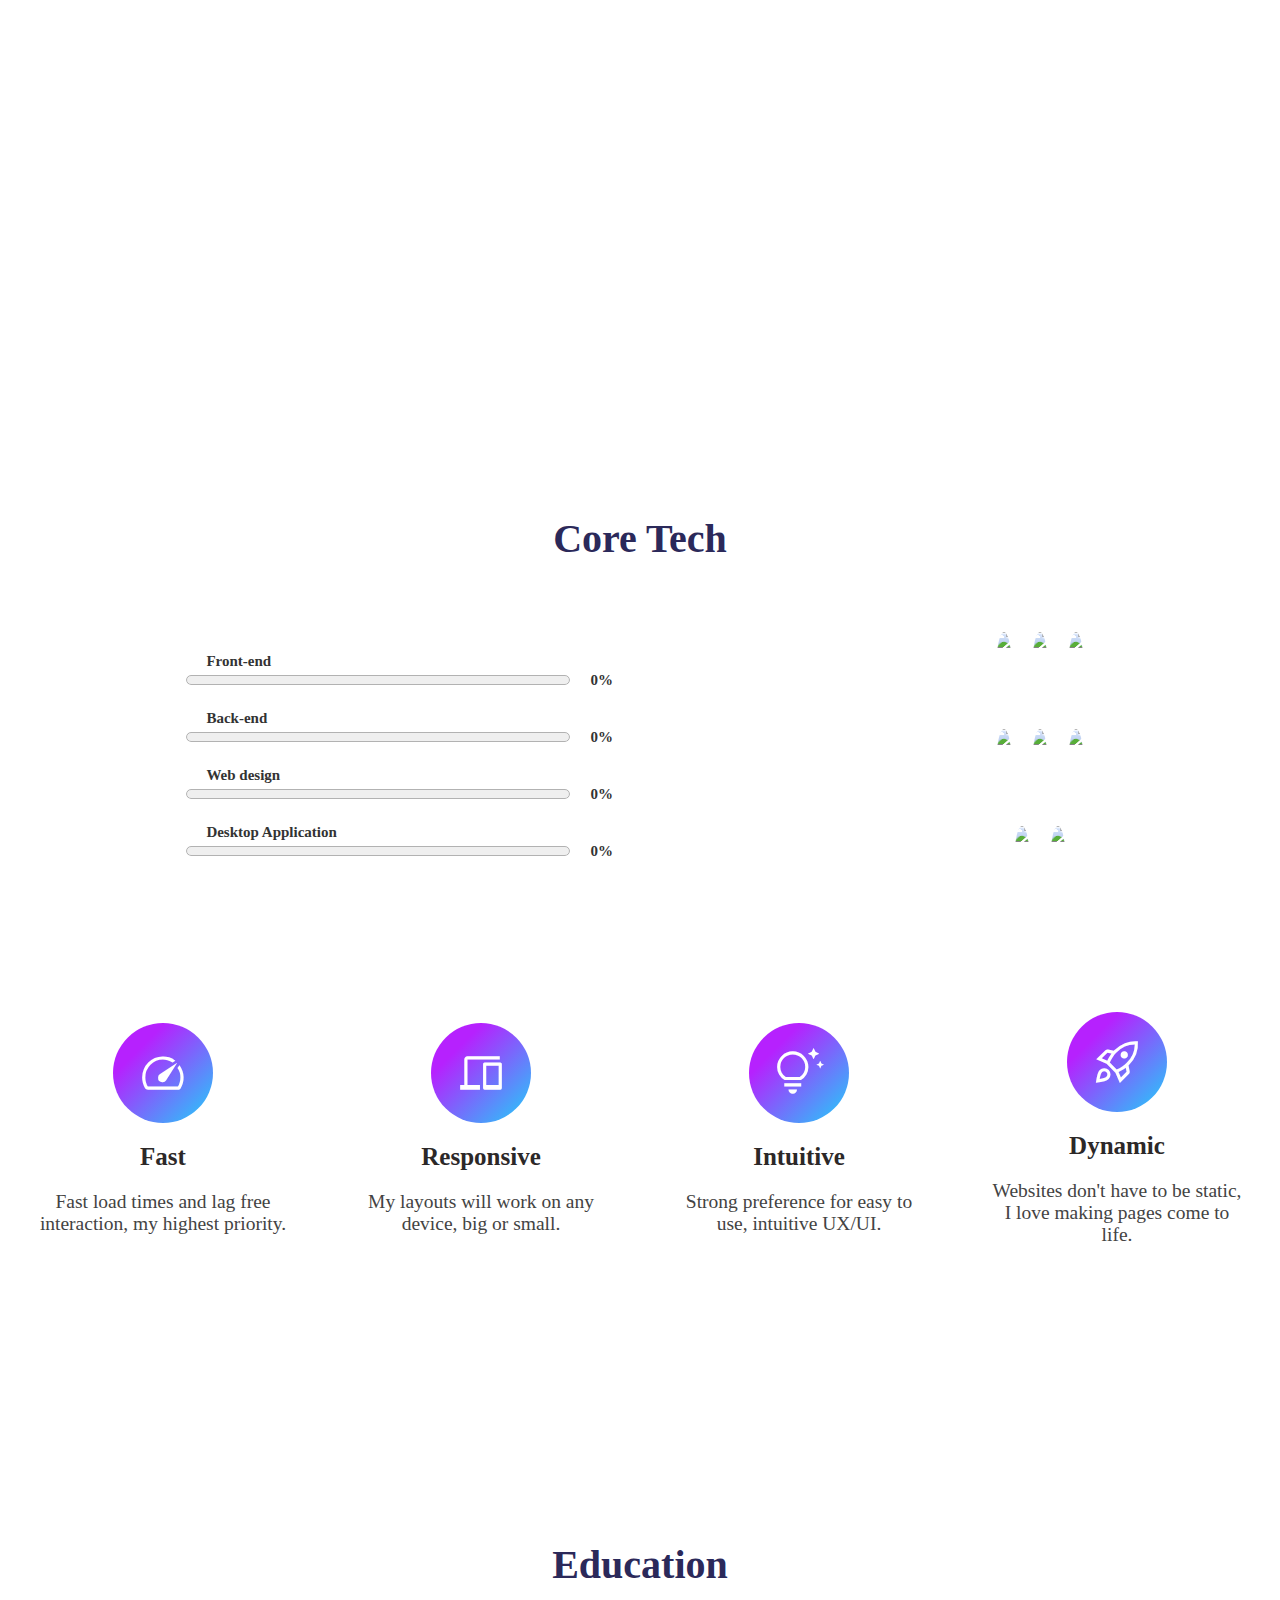
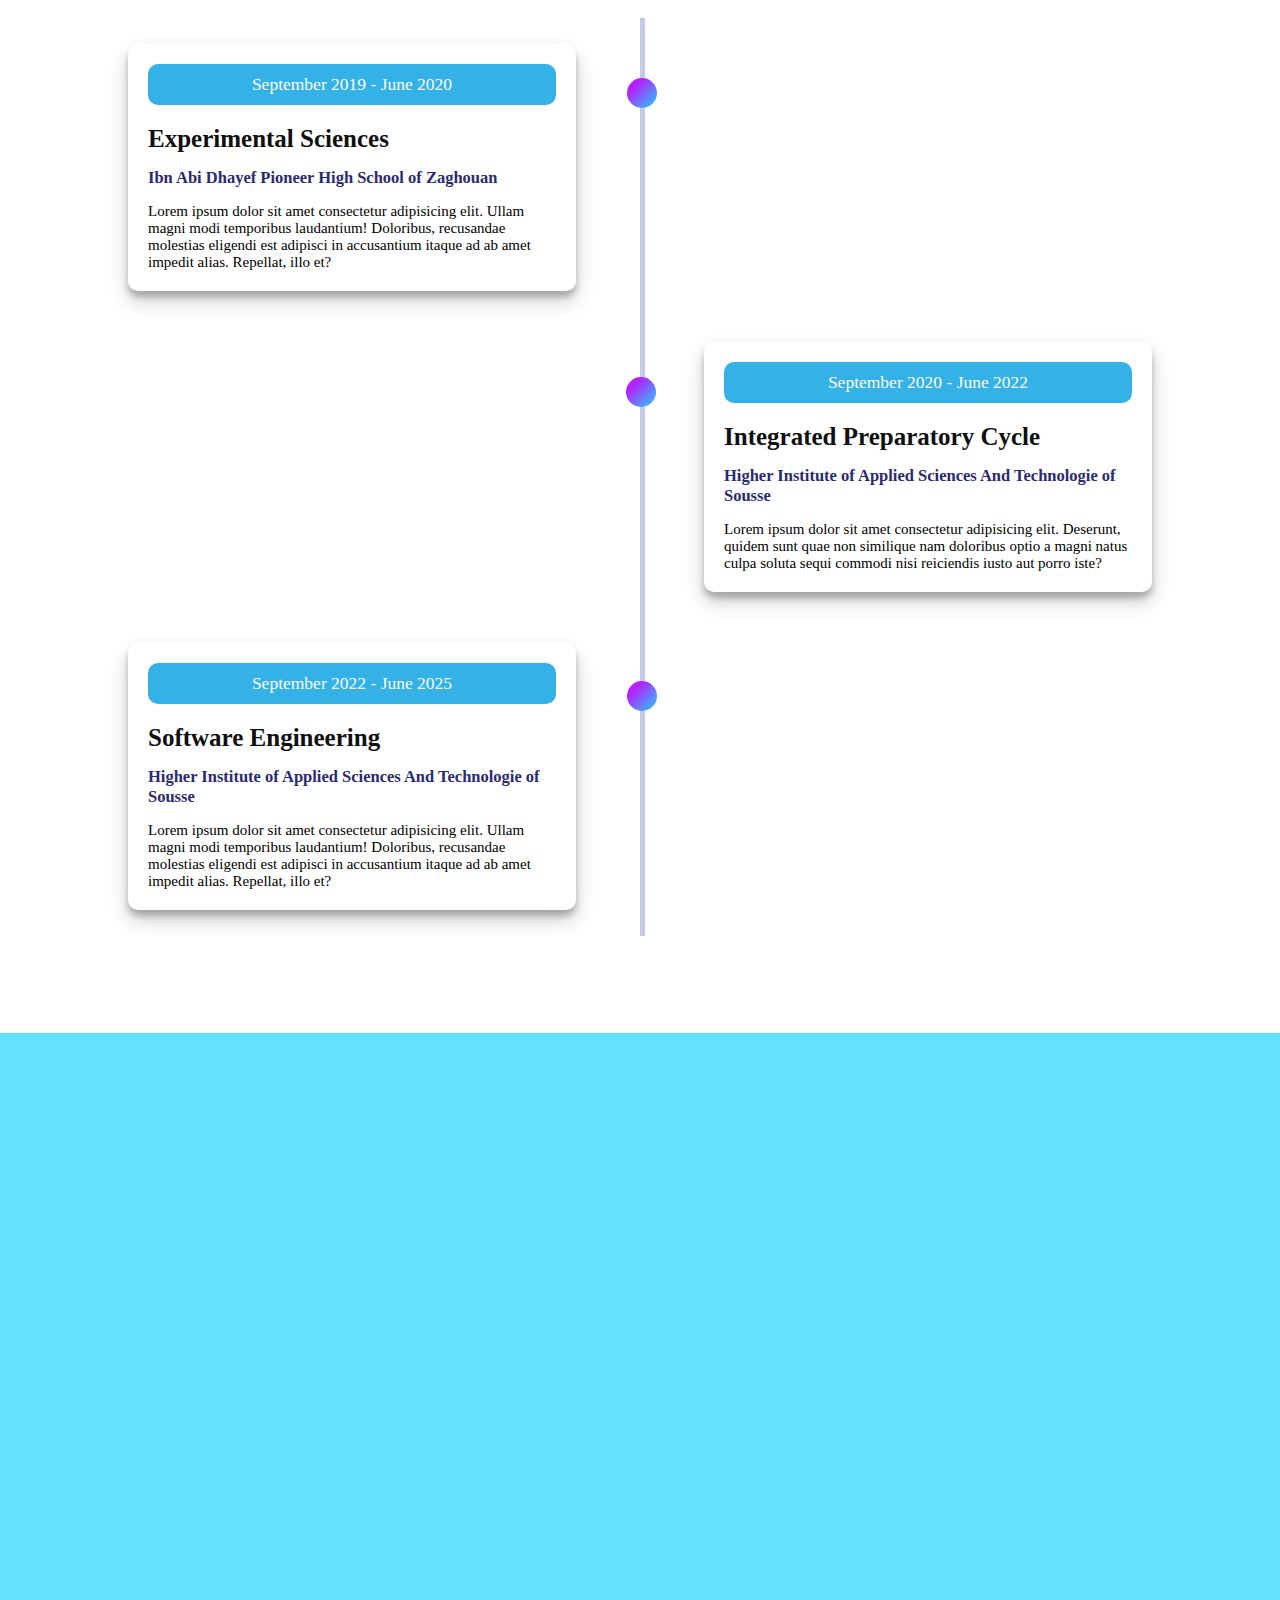
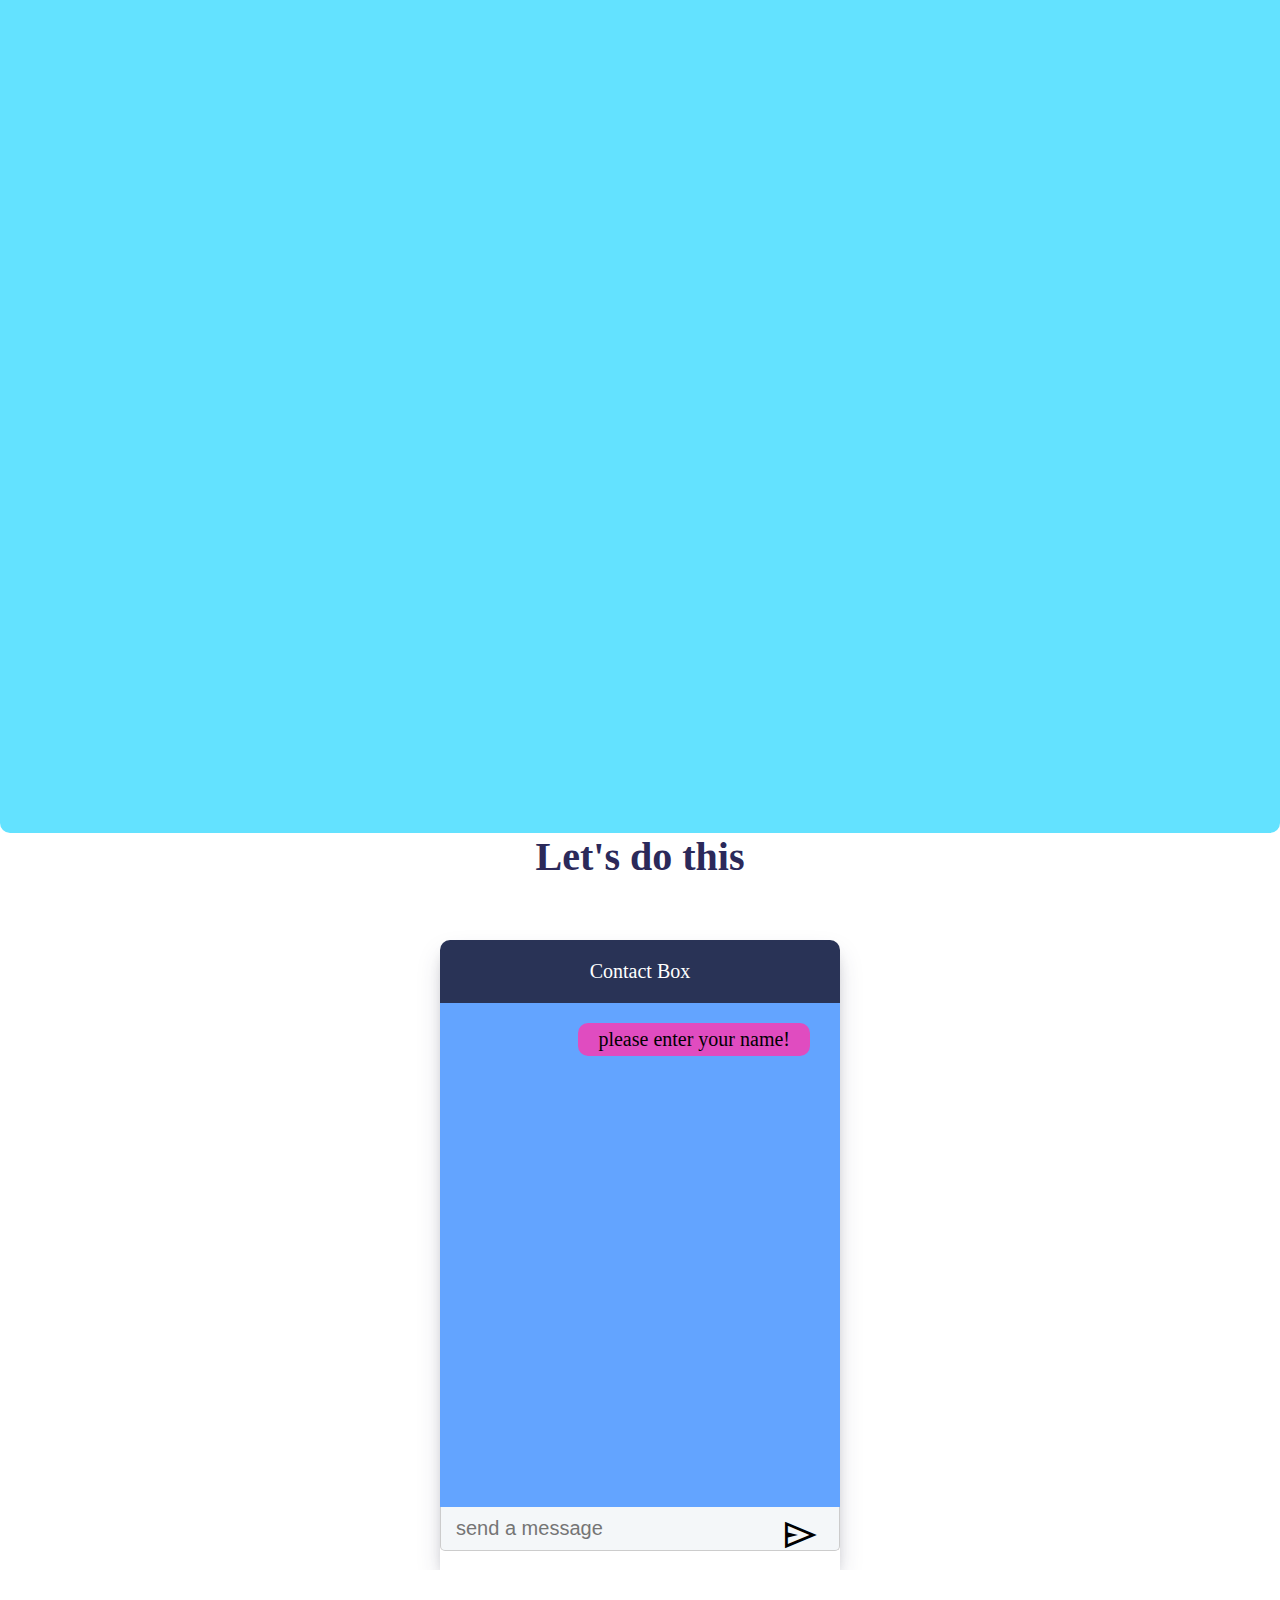
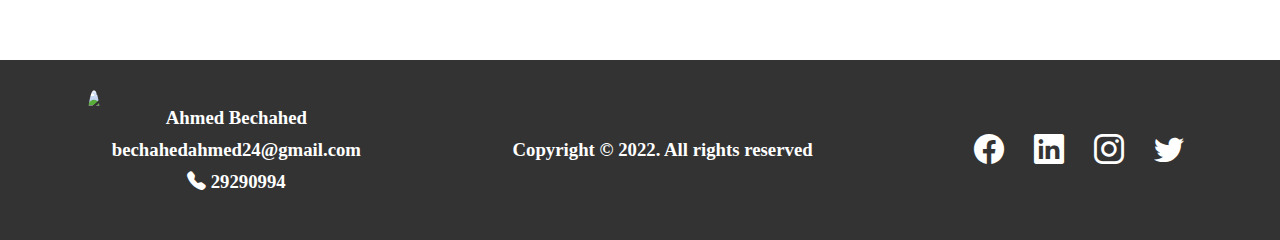
==== commit a08b7f29: "Add files via upload" ====
--- a/index.html
+++ b/index.html
@@ -4,10 +4,12 @@
     <meta charset="UTF-8">
     <meta http-equiv="X-UA-Compatible" content="IE=edge">
     <meta name="viewport" content="width=device-width, initial-scale=1.0">
-    <title>Document</title>
+    <title>Ahmed Bechahed</title>
+    <link rel="icon" href="./images/mypicture2.jpg">
     <link rel="stylesheet" href="https://cdn.jsdelivr.net/npm/bootstrap-icons@1.8.3/font/bootstrap-icons.css">
     <link href="https://fonts.googleapis.com/css2?family=Pattaya&family=Poppins:wght@400;500&display=swap" rel="stylesheet"/>
     <link rel="stylesheet" href="https://fonts.googleapis.com/icon?family=Material+Icons">
+    <link rel="stylesheet" href="https://fonts.googleapis.com/css2?family=Material+Symbols+Outlined:opsz,wght,FILL,GRAD@48,400,0,0" />
     <link rel="stylesheet" href="./style.css" />
     <script src="javascript.js" defer></script>
     <script src="https://unpkg.com/scrollreveal"></script>
@@ -15,6 +17,10 @@
     <link rel="stylesheet" href="https://cdnjs.cloudflare.com/ajax/libs/font-awesome/4.7.0/css/font-awesome.min.css">
 </head>
 <body>
+    <section class="section0">
+        <h2>Aurora</h2>
+    <div class="loader"></div>
+    </section>
     <section class="section1" id="top">
 
         <nav class="main-nav">
@@ -27,7 +33,7 @@
                 <li><a href="#projects">Projects</a></li>
                 <li><a href="#contact">Contact</a></li>
             </ul>
-           <label><i class="fa fa-bars" id="showbar"></i></label>
+           <span><i class="fa fa-bars" id="showbar"></i></span>
             
         </nav>
 <div class="homecontainer">
@@ -40,17 +46,17 @@
            
 
 
-        <h5>My name is </h5>
+        <h6>My name is </h6>
         <h6 style="color:black ;">Ahmed Bechahed</h6>
-        <h5>I'm</h5>
+        <h6>I'm</h6>
             <div class="set-texts">
         <div>{</div>
             <div id="texts"></div>
             <div>}</div>
 
         </div>
-        <button>Work Together</button>
-
+        <a href="#about"><button>Work Together</button></a>
+        
         </div>
         <div class="homeanimation">
             <div class="borders">
@@ -74,12 +80,15 @@
         <!--<i class="material-icons" id="pos-arrow">arrow_downward</i>-->
 
        </div>
-
+       
     </section>
 
     <section class="section2" id="about">
 
+       <h1 class="title">About me</h1>
+
         <div class="setelements">
+
             <div class="aboutcard">
                 <div><img src="./images/mypicture.jpg"></div>
             <div class="textcard">
@@ -91,22 +100,22 @@
                <a href="https://www.facebook.com/ahmed.2bechahed/"><i class="bi bi-facebook"></i></a>
                 <a href="https://www.linkedin.com/in/ahmed-bechahed-488a98222/"><i class="bi bi-linkedin"></i></a>
                 <a href="https://www.instagram.com/a.h.m.e.d_bechahed/?hl=en"><i class="bi bi-instagram"></i></a>
-                <i class="bi bi-twitter"></i>
+               <a href="https://twitter.com/AhmedBechahed"><i class="bi bi-twitter"></i></a>
             
             </div>
             </div>
             
         <div class="abouttext">
-            <h1 class="title">About me</h1>
-
+            <h2>who is this guy ?</h2>
         <p>
+            Lorem ipsum dolor sit amet consectetur adipisicing elit. Nisi tempore odio dolorum nobis laborum ducimus adipisci modi quas suscipit placeat aliquid numquam ad quo, itaque quaerat minima corporis eum ipsa.
             Lorem ipsum dolor sit amet consectetur adipisicing elit. Impedit odit eaque at, reprehenderit eum dolores commodi aut dignissimos? Inventore, atque. Sunt consequatur quis quo magnam iste illum libero quasi molestias.
         </p>
         <button class="setcv">Download my cv</button>
     </div>
         </div>
        <div class="setdiv"><a href="#top"><i class="material-icons" id="pos-uparrow">arrow_upward</i></a></div>
-    
+   
     </section>
 
     <section class="section3" id="skills">
@@ -155,8 +164,34 @@
                 </div>
        <div class="settechitems">
         <img src="https://img.icons8.com/color/96/undefined/linux--v1.png"/>
-     
-        </div>
+        <img src="https://img.icons8.com/officel/80/000000/react.png"/>
+        </div>
+        </div>
+        </div>
+        <div class="techicons">
+           <div>
+            <span class="material-symbols-outlined">speed</span>
+            <h3>Fast</h3>
+            <p>Fast load times and lag free interaction, my highest priority.</p>
+            </div>
+
+           <div>
+            <span class="material-symbols-outlined">devices</span>
+            <h3>Responsive</h3>
+            <p>My layouts will work on any device, big or small.</p>
+            </div>
+
+           <div>
+            <span class="material-symbols-outlined">tips_and_updates</span>
+            <h3>Intuitive</h3>
+            <p>Strong preference for easy to use, intuitive UX/UI.</p>
+            </div>
+
+           <div>
+            <span class="material-symbols-outlined"> rocket_launch</span>
+            <h3>Dynamic</h3>
+            <p>Websites don't have to be static, I love making pages come to life.</p>
+            </div>
         </div>
     </section>
 
@@ -166,7 +201,11 @@
         <div class="container-time">
             <div class="container left">
                 <div class="content">
-                    <div class="date"> 14 Juin 2020</div>
+                    <div>
+                    <div class="date">September 2019 - June 2020</div>
+                     <h3>Experimental Sciences</h3>
+                     </div>
+                     <h5>Ibn Abi Dhayef Pioneer High School of Zaghouan</h5>
                     <p>Lorem ipsum dolor sit amet consectetur adipisicing elit. Ullam magni modi temporibus laudantium! Doloribus, recusandae molestias eligendi est adipisci in accusantium itaque ad ab amet impedit alias. Repellat, illo et?</p>
                 </div>
             </div>
@@ -174,13 +213,22 @@
                 <div class="arrow-left"></div>
 
                 <div class="content">
-                    <div class="date"> 14 Juin 2020</div>
+                    <div>
+                    <div class="date">September 2020 - June 2022</div>
+                    <h3>Integrated Preparatory Cycle</h3>
+                    </div>
+                    <h5>Higher Institute of Applied Sciences And Technologie of Sousse</h5>
                     <p>Lorem ipsum dolor sit amet consectetur adipisicing elit. Deserunt, quidem sunt quae non similique nam doloribus optio a magni natus culpa soluta sequi commodi nisi reiciendis iusto aut porro iste?</p>
                 </div>
             </div>
             <div class="container left">
                 <div class="content">
-                    <div class="date"> 14 Juin 2020</div>
+                    <div>
+                    <div class="date">September 2022 - June 2025</div>
+                    <h3>Software Engineering</h3>
+                    </div>
+                    <h5>Higher Institute of Applied Sciences And Technologie of Sousse</h5>
+
                     <p>Lorem ipsum dolor sit amet consectetur adipisicing elit. Ullam magni modi temporibus laudantium! Doloribus, recusandae molestias eligendi est adipisci in accusantium itaque ad ab amet impedit alias. Repellat, illo et?</p>
                 </div>
             </div>
@@ -193,6 +241,8 @@
 <div class="allprojects">
     <div class="projectscontainer">
         <div class="project">
+            <div class="projectcover" id="cover1"></div>
+
             <div class="parentimage">
             <div class="projectimage">
             </div>
@@ -206,6 +256,7 @@
             </div>
         </div>
         <div class="project">
+            <div class="projectcover" id="cover2"></div>
             <div class="parentimage">
                 <div class="projectimage" id="img2">
                 </div>
@@ -220,6 +271,7 @@
 
         </div>
         <div class="project">
+            <div class="projectcover" id="cover3"></div>
             <div class="parentimage">
                 <div class="projectimage" id="img3">
                 </div>
@@ -238,6 +290,17 @@
 
    <section class="section6" id="contact">
     <h2 class="title">Let's do this </h2>
+    <div class="chatcontainer">
+        <div class="barchatbox">Contact Box</div>
+        <div class="screenchatbox"></div>
+        <div class="sendmsg">
+            <form>
+            <input type="text" id="text" placeholder="send a message"/>
+           <button type="submit"><span class="material-symbols-outlined" id="sendicon">send</span></button>
+            </form>
+        </div>
+    </div>
+    <!--
     <form>
         <div class="setwidth">
             <label for="name">Name</label>
@@ -255,7 +318,7 @@
         
         <input type="submit" id="submit">   
     </form>
-
+-->
 
    </section>
 <footer>
--- a/style.css
+++ b/style.css
@@ -1,9 +1,10 @@
 html{
     scroll-behavior: smooth;
    /* font-family: 'Zilla Slab', serif;*/
-   font-family: 'Cormorant Garamond', serif;
+  /* font-family: 'Cormorant Garamond', serif;*/
    /* font-family: 'Lobster', cursive;*/
-   /* font-family: 'Gentium Plus', serif;*/
+  /* font-family: 'M PLUS Rounded 1c', sans-serif;*/
+      font-family: 'Gentium Plus', serif;
     font-size: 62.5%;
 }
 
@@ -15,23 +16,108 @@
     
 }
 body{
-}
+    display:flex;
+    flex-direction: column;
+    gap:10vh;
+}
+
+
+.section0{
+    position:fixed;
+    width:100vw;
+    height:100vh;
+    background-color:rgb(18, 18, 18);
+        z-index: 9999111111;
+display:flex;
+align-items: center;
+justify-content: center;
+overflow: hidden;
+}
+
+.loader{
+    position:relative;
+    width:17rem;
+    height:17rem;
+    border-radius: 50%;
+    background-color: white;
+    background:linear-gradient(45deg,transparent,transparent 40%,rgb(248, 57, 245));
+    animation:animate 2s linear infinite;
+}
+.section0 h2{
+    position:absolute;
+    margin: auto;
+    color: #ffffff;
+    z-index: 11111111;
+    font-size: 3rem;
+}
+
+@keyframes animate{
+    0%{transform:rotate(0deg);
+    filter:hue-rotate(0deg);}
+    100%{transform:rotate(360deg);
+        filter:hue-rotate(360deg);}
+}
+.loader:before{
+    content:"";
+    position:absolute;
+    top:1.5rem;
+    right:0.8rem;
+    left:0.5rem;
+    bottom:1rem;
+    background-color:rgb(21, 20, 20);
+    border-radius:50%;
+    z-index: 1111111;
+
+}
+.loader:after{
+    content:"";
+    position:absolute;
+    top:0;
+    right:0;
+    left:0;
+    bottom:0;
+    background:linear-gradient(45deg,transparent,transparent 40%,red);
+
+    border-radius:50%;
+    z-index: 1;
+    filter:blur(30px);
+
+}
+
+.disppearloader{
+    animation:vanish 2.5s forwards;
+}
+
+@keyframes vanish{
+    0%{visibility: visible;}
+    100%{
+        visibility:hidden;
+        display: none;
+    }
+}
+
 button{
     cursor: pointer;
 }
 
+section{
+    overflow: hidden;
+}
+
 .section1{
     height: 100vh;  
-   
+   position:relative;
   
    /* background-color: #1b1b1b;*/
-   background-image: linear-gradient(315deg, #2a2a72 0%, #009ffd 74%);}
+   background-image: linear-gradient(315deg, #2a2a72 0%, #009ffd 74%);
+}
 
 
  
 
 .main-nav{
-    min-height: 15vh;
+    width:100%;
+    min-height: 10vh;
     display:flex;
     justify-content:space-between;
     align-items:center;
@@ -39,7 +125,8 @@
     overflow: hidden;
     padding:0;
     font-size:2rem;
-    z-index: 1111;
+    z-index: 11111111111;
+    
 }
 
 .main-nav>div{
@@ -67,27 +154,43 @@
     border-radius: 2rem;
 
 }
-.nav-elements a:hover{
+.nav-elements li:hover a{
     color:white;
-}
+
+}
+
+
+.nav-elements a{
+    text-decoration: none;
+    color:black;
+}
+
 
 .main-nav i{
+    padding:1rem 2rem;
     display: none;
-    z-index: 11111;
     margin:1rem 4rem;
-
-}
+    z-index: 11111111111;
+    border-radius:3rem;
+}
+
 
 .main-nav i:hover{
     cursor:pointer;
 }
-
+.slidenavitems{
+    background-color:#1b1b1b !important;
+}
+.slidenavitemsa{
+    color:white !important;
+}
 
 
 
 @media screen and (max-width:700px) {
     .main-nav ul{
         visibility: hidden;
+        opacity:0;
         position:fixed;
         top:0;
         bottom:0;
@@ -96,10 +199,10 @@
         align-items: center;
         flex-direction: column;
         width: 100%;
-         z-index: 1111;
+         z-index:-11;
         font-size: 2rem;
         background-color: rgba(31, 31, 31,0.95);
-
+        transition: 0.5s ease-in-out;
 
     }
     .main-nav ul::before{
@@ -110,24 +213,17 @@
         top:0;
         left:0;
     }
+
    
 
     .show{
         visibility: visible !important;
+        opacity:1 !important;
+        transition: 0.5s ease-in-out;
+
      }
 
 
-    @keyframes slide {
-        from{
-            width:0%;opacity:0.3;}
-        to{width:100%;opacity:1;}
-    }
-
-    @keyframes slideout {
-        from{
-            width:100%;opacity:1;}
-        to{width:0%;opacity:0.3;}
-    }
 
 
 
@@ -137,11 +233,9 @@
 
     .main-nav i{
         display:block;
-        position:fixed;
-        right:0;
-        top:0;
         padding:1rem;
         border-radius:1rem;
+        z-index: 11111;
         
     }
     .main-nav{
@@ -183,6 +277,7 @@
     margin:0%;
     z-index: 11;
 }
+
 
 .lampline{
     position:absolute;
@@ -192,7 +287,7 @@
     background-color:rgba(255, 255, 255,0.1) ;
     border-radius: 50%;
     border:none;
-    z-index:-1;
+    z-index:-11;
    /* box-shadow: 20px 30px rgba(255, 255, 255,0.1) ;*/
 }
 
@@ -254,9 +349,9 @@
 
 
 @keyframes scalecircle{
-    from{transform:scale(3.75);}
-    to{transform:scale(4.5);
-    }
+    from{transform:scale(3.75);
+   }
+    to{transform:scale(4.5);    }
 }
 
 
@@ -280,9 +375,17 @@
       transform: rotate(360deg);
     }
   }
+
+  @keyframes openlaptop{
+    from{
+        transform: rotateX(-90deg) rotateY(0deg) rotateZ(0deg);}
+
+    to{transform: rotateX(0deg) rotateY(0deg) rotateZ(0deg);}
+}
 .borders{
    height:fit-content;
    width:80%;
+   animation:2s openlaptop 1 linear;
    border-top: 1rem solid rgba(37, 35, 36, 0.8);
 
 
@@ -406,7 +509,7 @@
 .set-texts{
     display:flex;
     font-size:2.5vw;
-    color:#333;
+    color:rgba(40, 29, 29,0.9);
     font-weight: bold;
     z-index: 12;
 }
@@ -415,15 +518,24 @@
     margin-top: 10vh;
     padding:1rem 2rem;
     font-size: 2rem;
-    background-color: rgb(21, 34, 34);
-    border-radius: 1.5rem;
-    color:white;
+      border-radius: 1rem;
+        box-shadow: rgba(0, 0, 0, 0.24) 0px 3px 8px;
+    color:black;
+    background-color: white;
     border: none;
     z-index: 1111;
-    font-family: 'Lobster', cursive;
-}
+}
+.home-description button:hover {
+background-image: linear-gradient(315deg, #b1bfd8 0%, #6782b4 84%);
+ color:black;
+}
+
+
+
 #pos-arrow{
     position:absolute;
+    bottom: 1%;
+    left:48%;
     font-size:4rem;
     animation: transition 1s infinite alternate;
     color:#0f0c0f;
@@ -441,6 +553,10 @@
 }}
 
 @media screen and (max-width:700px) {
+    .lampline{
+        width:7vw;
+        height:7VW; 
+    }
     .base{
         width:120%;
     }
@@ -480,7 +596,9 @@
 
 .section2{
     font-size: 2rem;
-  
+    padding-top: 15vh;
+    min-height: 100vh;
+position:relative
 
 
 
@@ -490,11 +608,10 @@
     text-align: center;
     font-size:4rem;
     margin-bottom:3rem;
+    color:#2b295a;
 }
 
 .setelements{
-    margin:10% 0;
- min-height: 100vh;
 display:flex;
 justify-content: space-evenly;
 align-items:center;
@@ -507,8 +624,10 @@
 
 
 .aboutcard{
-   background-color: rgb(36, 36, 39);
-   height:fit-content;
+    background-color: #7f5a83;
+    background-image: linear-gradient(315deg, #7f5a83 0%, #0d324d 74%);
+    box-shadow: rgba(0, 0, 0, 0.35) 0px 5px 15px;    
+       height:fit-content;
     width: 25vw;
     display: flex;
     align-items: center;
@@ -556,6 +675,7 @@
    align-items: center;
    flex-direction: column;
    width:50vw;
+   gap:3rem;
 }
 
 .setdiv{
@@ -566,6 +686,7 @@
     padding:0.5rem;
     border-radius: 50%;
     visibility: hidden;
+    z-index: 111;
 }
 
 .showarrow{
@@ -576,7 +697,7 @@
     margin-top: 10%;
     padding:1rem 2rem;
     text-decoration: solid;
-    background-color: rgb(40, 41, 41);
+    background-color: rgb(52, 177, 231);
     border-radius:1rem;
     font-size: 2rem;
     color:white;
@@ -587,6 +708,7 @@
 .abouttext{
     margin-top:10%;
     width:80%;
+    font-size: 1.5rem;
     
 }
     .setelements{
@@ -603,8 +725,8 @@
     font-size: 1rem;
 }
 .aboutcard img{
-    width:40vw;
-    height:40vw;
+    width:50vw;
+    height:50vw;
 }
 }    
 
@@ -620,9 +742,11 @@
 /* section3 */
 .section3{
     min-height: 100vh;
+    padding-top: 15vh;
     display:flex;
     flex-direction: column;
     justify-content: center;
+    gap:3rem;
 
 }
 .techbox{
@@ -645,11 +769,9 @@
 }
 .techitems img{
     border-radius: 50%;
-block-size:7vw;
+block-size:6vw;
 margin:1rem;}
 
-.progress{
-}
 
 .file{
         width:30vw;
@@ -673,6 +795,50 @@
 color:#333;
 }
 
+
+.techicons{
+    margin:7rem 0;
+    display: flex;
+    align-items: center;
+    justify-content: space-evenly;
+    flex-wrap: wrap;
+    width: 100%;
+    gap:3rem;
+}
+
+.techicons div{
+    display: flex;
+    align-items: center;
+    justify-content: center;  
+    flex-direction: column;
+    text-align: center;
+    gap:2rem;
+    width:25rem;
+}
+
+.techicons h3{
+    color: rgb(44, 40, 40);
+    font-size: 2.5rem;
+}
+.techicons p{
+    color:#434343;
+    font-size: 1.95rem;
+}
+
+
+.techicons span{
+    padding:2rem;
+    width:10rem;
+    height:10rem;
+    background-image: linear-gradient(315deg, #1fd1f9 0%, #b621fe 74%);
+    display: flex;
+    align-items: center;
+    justify-content: center;
+    font-size: 5rem;
+    border-radius: 50%;
+    color:white;
+  }
+ 
 
 
 @media  screen and (max-width:700px) {
@@ -685,17 +851,21 @@
 .techitems img{
     block-size:7rem;
 }
-
+.file{
+    width:50vw;
+}
 }
 
 
 /*section4*/
 .section4{
 min-height: 100vh;
-background-image:linear-gradient(3deg,white 10%, #63e2ff 0%, #96f5fc 74%,#63e2ff 0%,white 10%,transparent);       
-
-}
-
+padding-top: 15vh;
+/*background-image:linear-gradient(3deg,white 10%, #63e2ff 0%, #96f5fc 74%,#63e2ff 0%,white 10%,transparent); 
+*/
+
+/*background-image: linear-gradient(3deg, white 10%, #83eaf1 0%,#63a4ff 74%,white 10%);} */
+}
 
 .container-time{
     position:relative;
@@ -721,12 +891,12 @@
 }
 
 .container:before{
-    content:'';
+    content:"";
     position:absolute;
     width:3rem;
     height:3rem;
     border-radius: 50%;
-    background-color: #3F51B5;
+    background-image: linear-gradient(315deg, #1fd1f9 0%, #b621fe 74%);
     right:-17px;
     z-index: 1;
     top:20%;
@@ -745,13 +915,14 @@
 }
 
 .content{
-    box-shadow: 5px 10px 18px #888888;
-    position:relative;
+    box-shadow: rgba(0, 0, 0, 0.19) 0px 10px 20px, rgba(0, 0, 0, 0.23) 0px 6px 6px;    position:relative;
     background-color: white;
-    font-size: 2rem;
     padding:2rem;
     width:100%;
     border-radius: 1rem;
+    display: flex;
+    flex-direction: column;
+    gap:1.5rem;
 }
 
 
@@ -765,49 +936,52 @@
 
 }
 
+.content h3{
+    font-size: 2.5rem;
+    color: rgb(15, 16, 16);
+}
+.content h5{
+    color:#2a2a72;
+    font-size: 1.65rem;
+}
 
 
 
 .content p {
     color: rgb(0, 0, 0);
-    margin-top: 50px;
     margin-bottom: 0;
-
-
-}
+    font-size: 1.5rem;
+
+
+
+}
+
+
 
  .date{
-    position:absolute;
-    top:0;
-    padding:1rem 2rem;
-    background-color: rgb(38, 38, 38);
-    margin-bottom: 200px;
+    text-align: center;
+    margin-bottom: 2rem;
+    padding:1rem 0rem;
     color:white;
-    font-size: larger;
-}
-
-.left .date{
-    right:0;
-}
-
-.right .date{
-    left:0;
-}
-
-@keyframes scale{
+    font-size:1.75rem;
+background-color: rgb(52, 177, 231);
+border-radius: 1rem;
+width:100%;
+ }
+
+
+@keyframes scalle{
     From{
-        transform:scale(1.25);
+        transform:scale(1);
     }
     To {
-        transform:scale(1.5);
+        transform:scale(1.1);
     }
 }
 
 .content:hover{
-    transform:scale(1.1);
-    transition: 0.5s;
-
-
+transform:scale(1.1);
+transition:1s;
 }
 
 
@@ -843,10 +1017,7 @@
     .right{
         left:0;
     }
-    .left .date{
-        left:0;
-        right:inherit;
-    }
+    
     .content{
         font-size: 1.5rem;
         margin:8% 0%;
@@ -856,8 +1027,8 @@
 }
 
 .section5{
-    margin-top:20vh;
     min-height:100vh;
+    padding-top: 15vh;
 }
 
 .projectscontainer{
@@ -885,6 +1056,31 @@
     box-shadow: rgba(50, 50, 93, 0.25) 0px 13px 27px -5px, rgba(0, 0, 0, 0.3) 0px 8px 16px -8px;
 }
 
+.projectcover{
+    position:absolute;
+    height: 100%;
+    width:100%;
+    border-radius: 1rem;
+    background-color: #63e2ff;
+}
+
+.slidecover{
+    animation: slidecover 0.7s cubic-bezier(0.78, 0.1, 0.19, 0.91) forwards;
+}
+
+@keyframes slidecover{
+    
+     0% {
+        transform: scaleX(0.9);
+        transform-origin: right 50%;
+     }
+     100% {
+        transform: scaleX(0);
+        transform-origin: right 50%;
+
+}
+}
+
 .projectimage{
     height:100%;
     width:100%;
@@ -944,13 +1140,13 @@
 
 
 .section6{
-    margin-top: 5vh;
-    min-height:90vh;
+   min-height:90vh;
+    padding-top: 15vh;
     display: flex;
     align-items: center;
     flex-direction: column;
     gap:3rem;
-    background-image:linear-gradient(-2deg,white 20%, #63e2ff 10%, #96f5fc 87%,white 20%,transparent);       
+
 
 }
 form{
@@ -959,6 +1155,7 @@
     align-items: flex-start;
     gap:2rem;
     font-size: 2rem;
+    border-radius: 1rem;
 }
 
 .setwidth{
@@ -967,16 +1164,7 @@
  
 
 
-input[type='text'],
-        [type='email'],
-        textarea {
-            border-radius: 0.5rem;
-            font-size: 2rem;
-            width: 100%;
-            padding:1rem;
-            border:none;
-
-        }
+
 
 #submit{
     padding:1rem 2rem;
@@ -989,6 +1177,131 @@
 
 }
 
+
+.chatcontainer{
+    border-radius: 1rem;
+    width:40rem;
+    height:70vh;
+    z-index: 1;
+    box-shadow: rgba(50, 50, 93, 0.25) 0px 13px 27px -5px, rgba(0, 0, 0, 0.3) 0px 8px 16px -8px;
+}
+@media screen and (max-width:700px) {
+    .chatcontainer{
+        width:35rem;
+    }
+}
+.barchatbox{
+    height:10%;
+    width:100%;
+    background-color: #293356;
+    border-top-left-radius: 1rem;
+    border-top-right-radius: 1rem;
+display: flex;
+align-items: center;
+justify-content: center;
+    font-size: 2rem;
+    color: white;
+}
+.screenchatbox{
+    height:80%;
+    width:100%;
+    overflow-Y: scroll;
+    overflow-wrap: break-word;
+    background-color: #63a4ff;
+    background-image: url('./images/chat7.jpg');
+    
+}
+.screenchatbox::-webkit-scrollbar{
+  width:2rem;  
+  background-color: #F5F5F5;
+}
+.screenchatbox::-webkit-scrollbar-thumb{
+  background-color: #2e8ad0;
+}
+
+.screenchatbox::-webkit-scrollbar-track{
+  -webkit-box-shadow: inset 0 0 6px rgba(0,0,0,0.3);
+  background-color: #F5F5F5;
+}
+
+.sendmsg{
+    position: relative;
+    height:10%;
+    width:100%;
+    background-color:white;
+}
+input[type='text'] {
+    font-size: 2rem;
+    width: 100%;
+    background: #f4f7f9;
+  position:relative;
+  padding-top:1rem;
+  padding-right:10rem;
+  padding-bottom:1rem;
+  padding-left:1.5rem;
+  border:none;
+  resize:none;
+  outline:none;
+  border:1px solid #ccc;
+  color:#888;
+  border-top:none;
+  border-bottom-right-radius:5px;
+  border-bottom-left-radius:5px;
+  overflow:hidden;    
+
+}
+
+
+.sendmsg button{
+    height:100%;
+    position: absolute;
+    color:black;
+    font-size: 3rem;
+    right:5%;
+    z-index: 11111;
+    border:none;
+    font-size: 3rem;
+    background: transparent;
+
+}
+.sendmsg button span{
+    font-size: 4rem;
+}
+
+.sendtext{
+   
+    padding:0.5rem 2rem;
+    background-color: #4caae0;
+    border-radius: 1rem;
+    width:fit-content;
+    font-size: 2rem;
+
+}
+
+.replytext{
+    padding:0.5rem 2rem;
+    background-color: #e04cc0;
+    border-radius: 1rem;
+    width:fit-content;
+    font-size: 2rem;
+    margin-left: auto; 
+    margin-right: 0;
+}
+
+.setbox{
+    width: 100%;
+    margin:5% 0;
+padding:0 3rem ;
+
+}
+
+
+
+
+
+
+
+
 footer{
     min-height:20vh;
     background-color: #333;
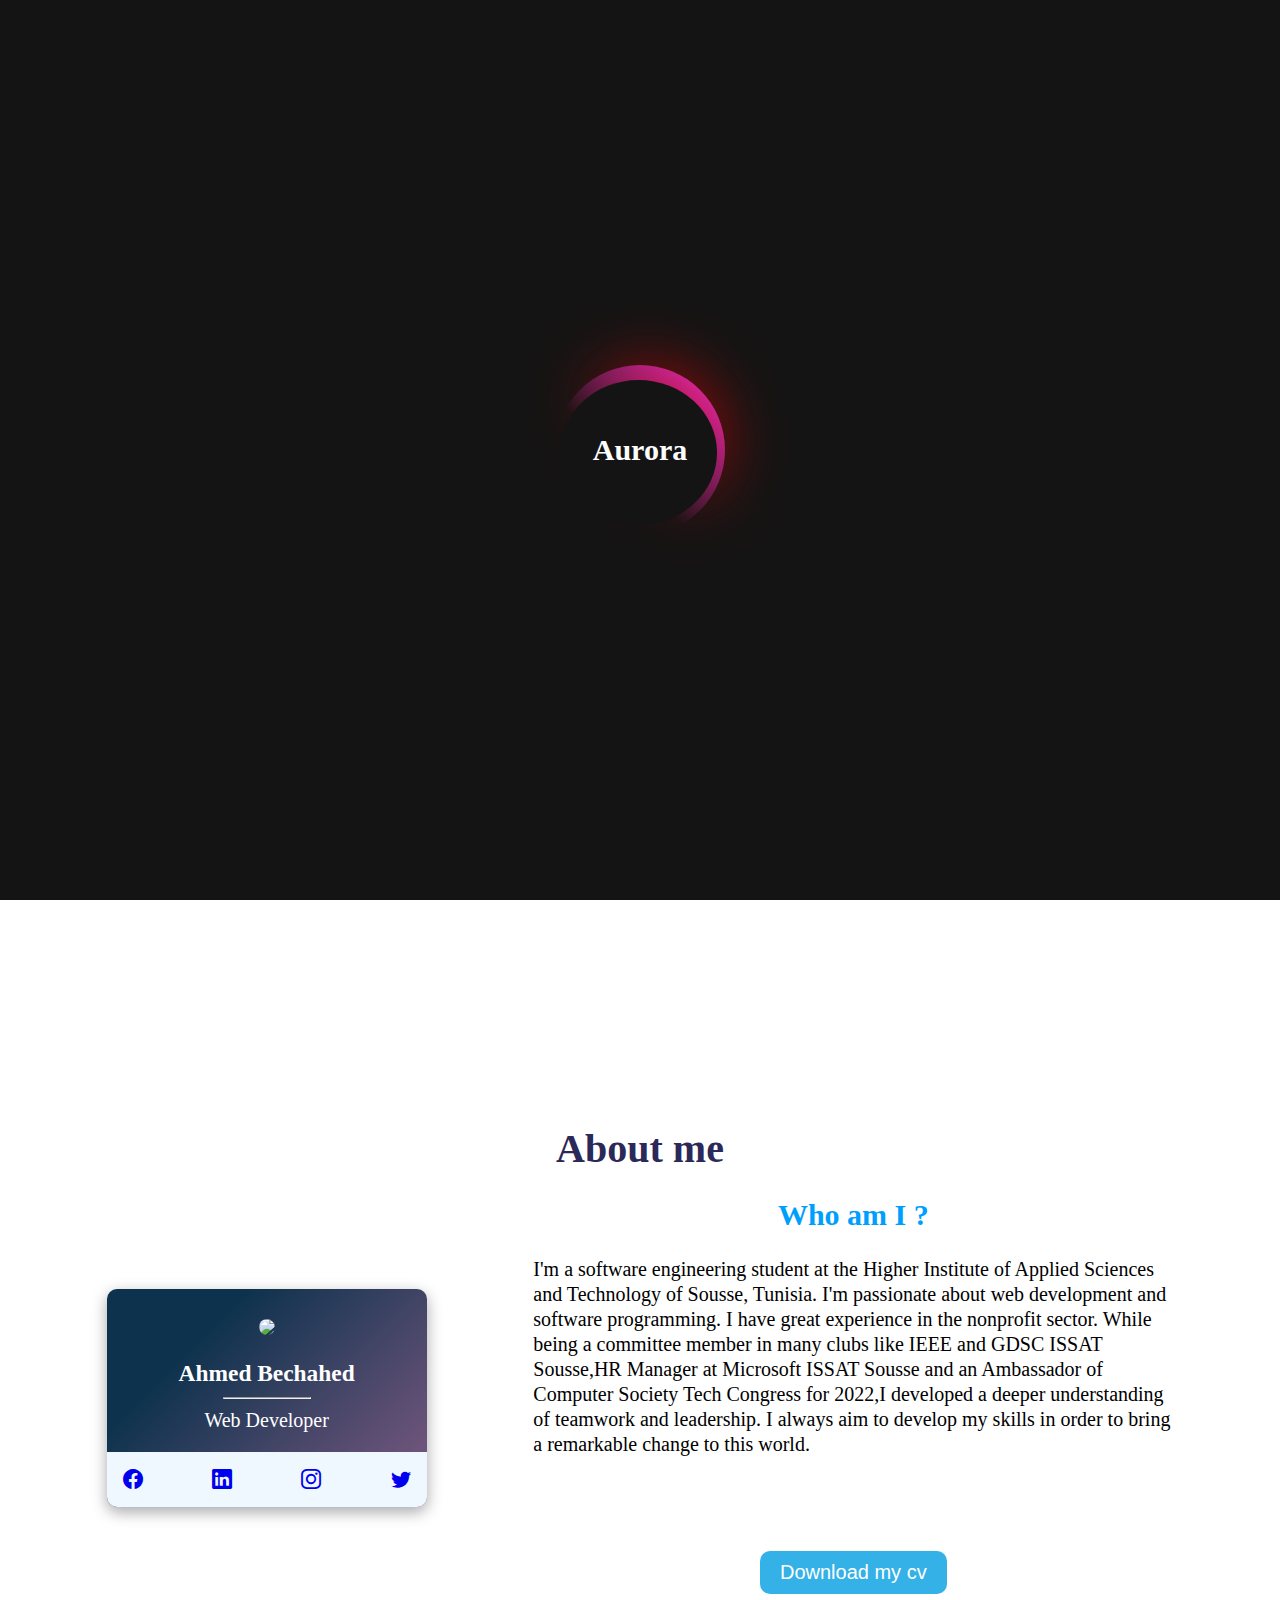
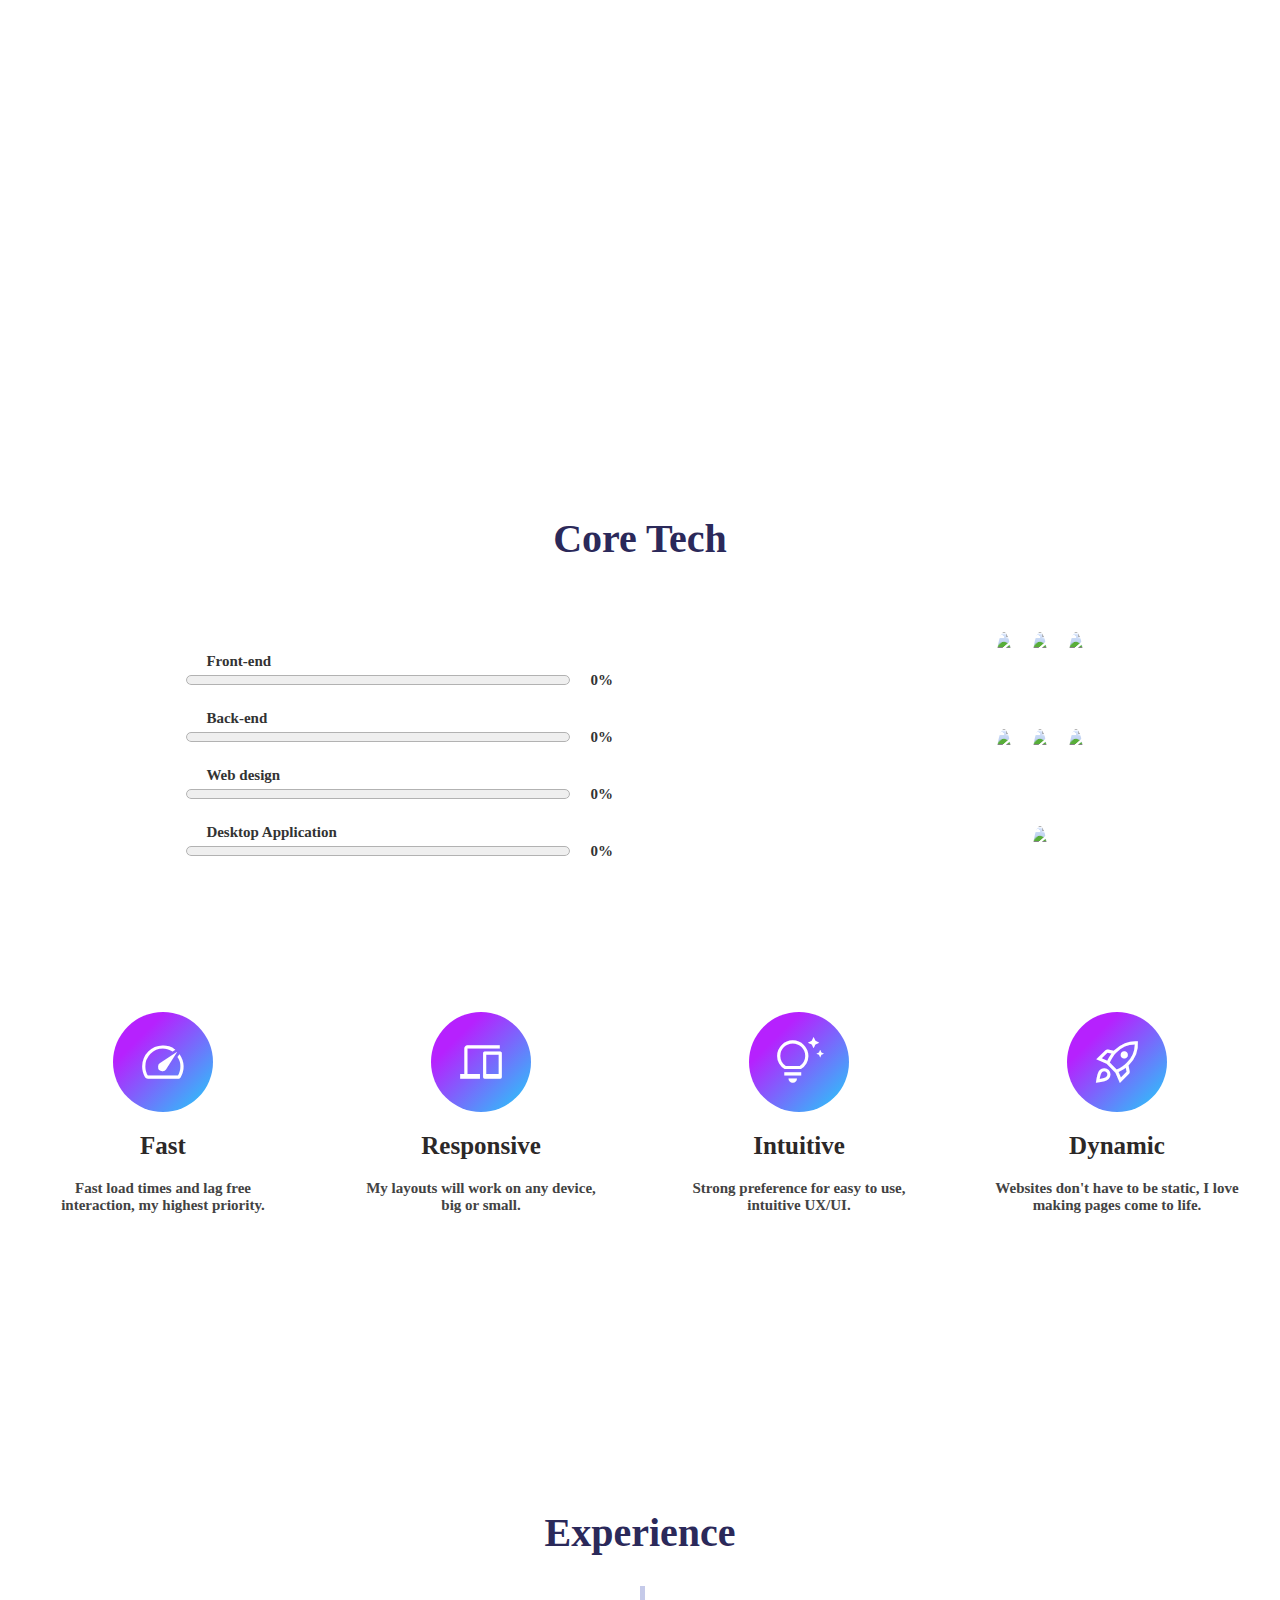
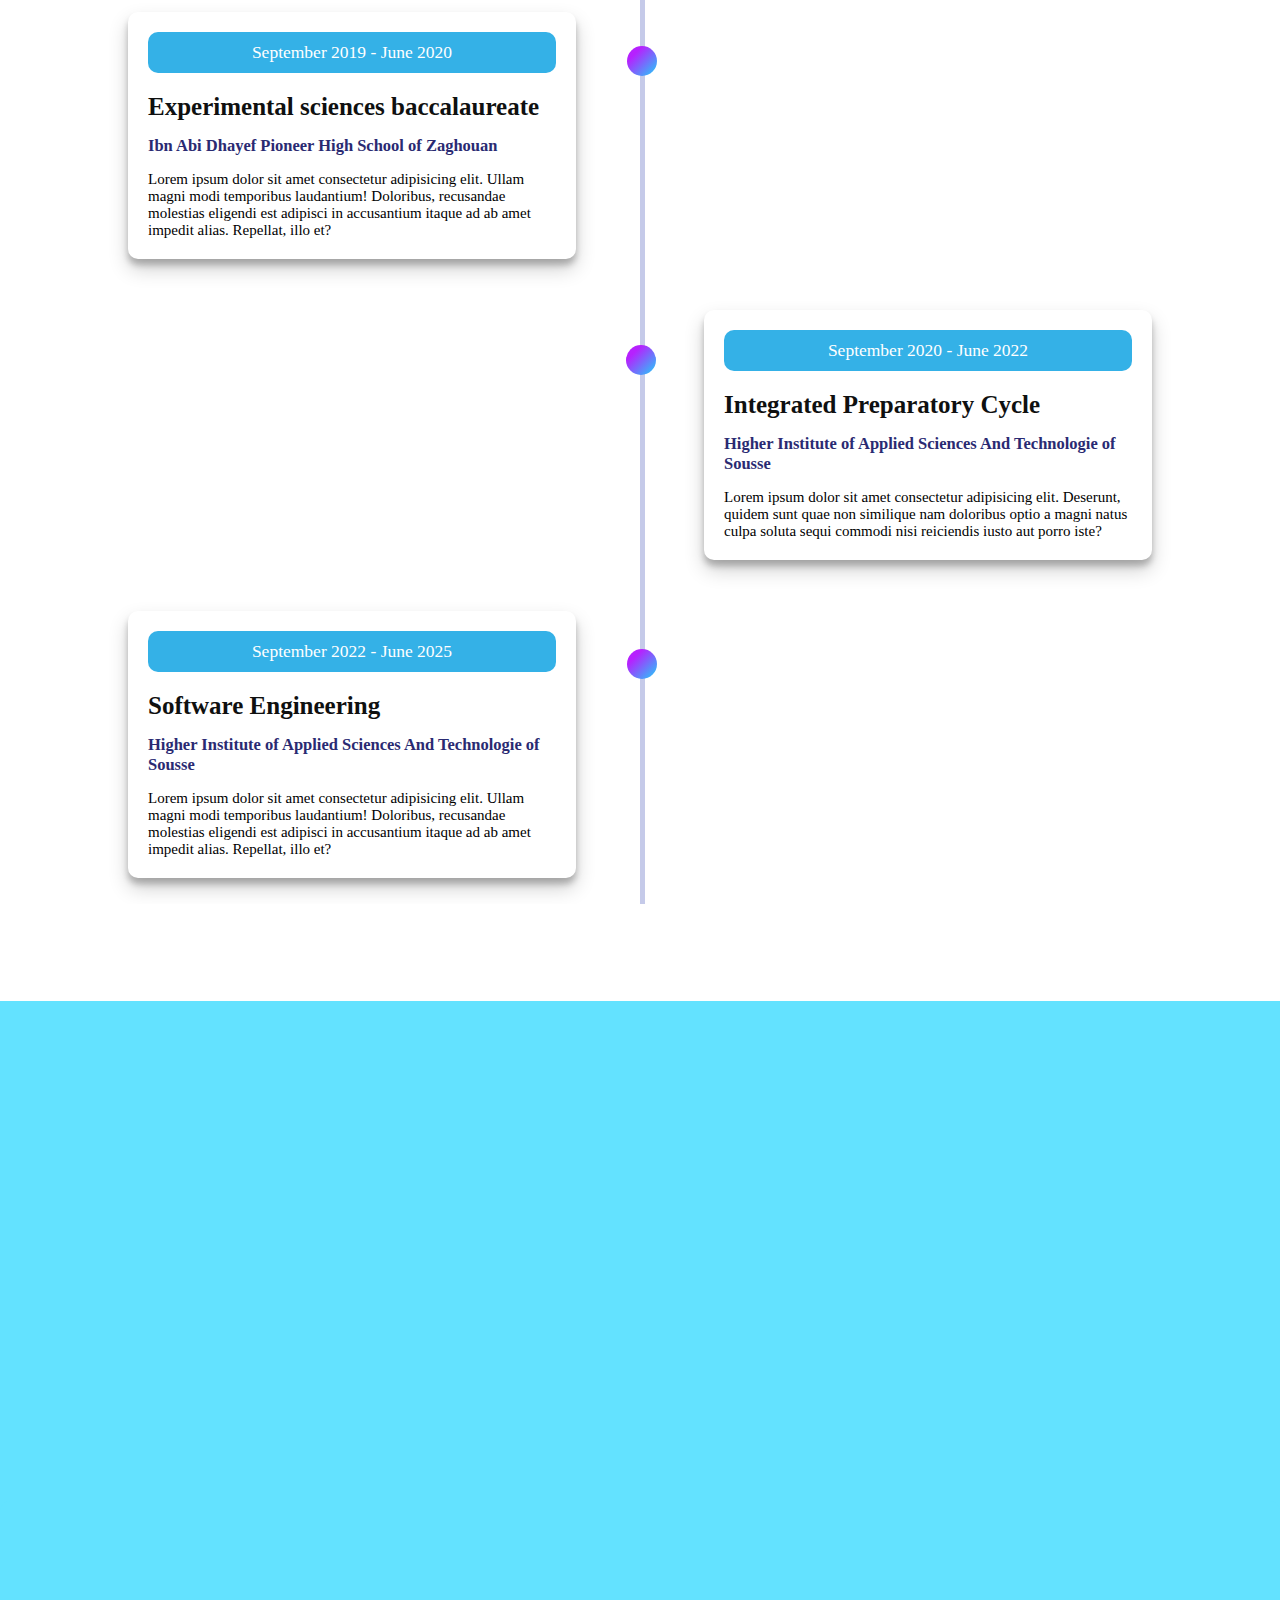
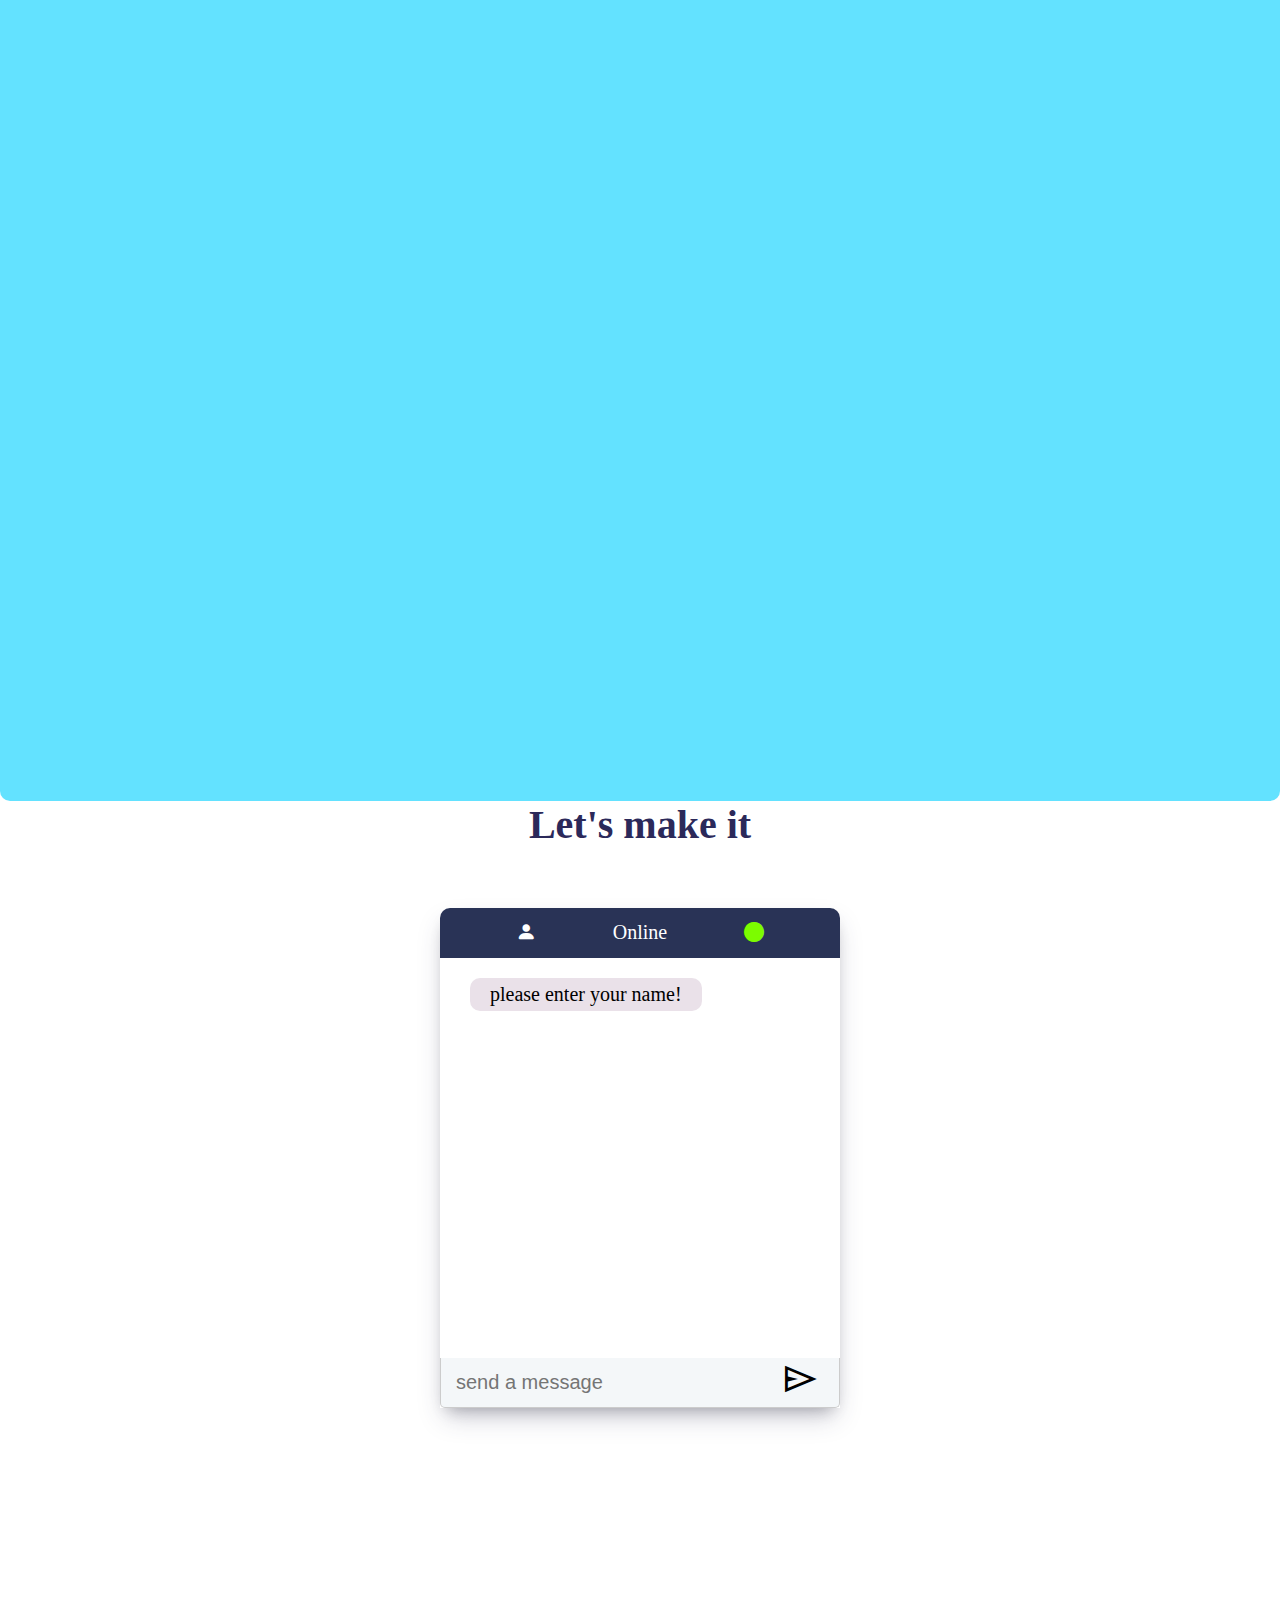
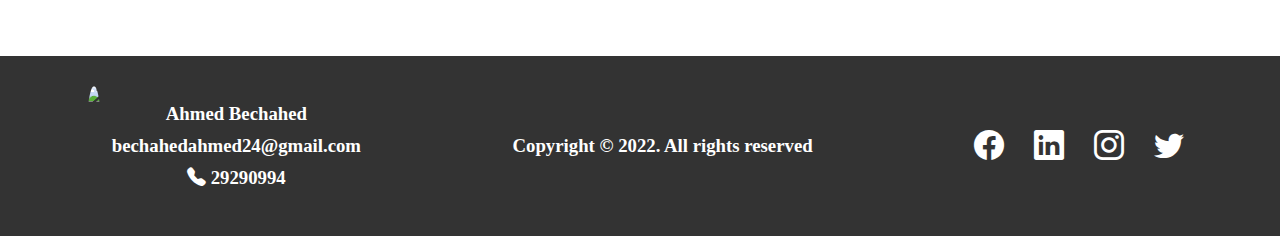
==== commit b6904099: "Add files via upload" ====
--- a/index.html
+++ b/index.html
@@ -5,7 +5,7 @@
     <meta http-equiv="X-UA-Compatible" content="IE=edge">
     <meta name="viewport" content="width=device-width, initial-scale=1.0">
     <title>Ahmed Bechahed</title>
-    <link rel="icon" href="./images/mypicture2.jpg">
+    <link rel="icon" href="./images/code.png">
     <link rel="stylesheet" href="https://cdn.jsdelivr.net/npm/bootstrap-icons@1.8.3/font/bootstrap-icons.css">
     <link href="https://fonts.googleapis.com/css2?family=Pattaya&family=Poppins:wght@400;500&display=swap" rel="stylesheet"/>
     <link rel="stylesheet" href="https://fonts.googleapis.com/icon?family=Material+Icons">
@@ -55,7 +55,7 @@
             <div>}</div>
 
         </div>
-        <a href="#about"><button>Work Together</button></a>
+        <a href="#about"><button>know more</button></a>
         
         </div>
         <div class="homeanimation">
@@ -77,7 +77,6 @@
             </div>
             <div class="base"></div>
         </div>
-        <!--<i class="material-icons" id="pos-arrow">arrow_downward</i>-->
 
        </div>
        
@@ -106,11 +105,12 @@
             </div>
             
         <div class="abouttext">
-            <h2>who is this guy ?</h2>
+            <h2>Who am I ?</h2>
         <p>
-            Lorem ipsum dolor sit amet consectetur adipisicing elit. Nisi tempore odio dolorum nobis laborum ducimus adipisci modi quas suscipit placeat aliquid numquam ad quo, itaque quaerat minima corporis eum ipsa.
-            Lorem ipsum dolor sit amet consectetur adipisicing elit. Impedit odit eaque at, reprehenderit eum dolores commodi aut dignissimos? Inventore, atque. Sunt consequatur quis quo magnam iste illum libero quasi molestias.
-        </p>
+            I'm a software engineering student at the Higher Institute of Applied Sciences and Technology of Sousse, Tunisia. 
+I'm passionate about web development and software programming.
+I have great experience in the nonprofit sector. While being a committee member in many clubs like IEEE and GDSC ISSAT Sousse,HR Manager at Microsoft ISSAT Sousse and an Ambassador of Computer Society Tech Congress for 2022,I developed a deeper understanding of teamwork and leadership. I always aim to develop my skills in order to bring a remarkable change to this world. 
+</p>
         <button class="setcv">Download my cv</button>
     </div>
         </div>
@@ -164,30 +164,29 @@
                 </div>
        <div class="settechitems">
         <img src="https://img.icons8.com/color/96/undefined/linux--v1.png"/>
-        <img src="https://img.icons8.com/officel/80/000000/react.png"/>
         </div>
         </div>
         </div>
         <div class="techicons">
-           <div>
+           <div id="tech1">
             <span class="material-symbols-outlined">speed</span>
             <h3>Fast</h3>
             <p>Fast load times and lag free interaction, my highest priority.</p>
             </div>
 
-           <div>
+           <div id="tech2">
             <span class="material-symbols-outlined">devices</span>
             <h3>Responsive</h3>
             <p>My layouts will work on any device, big or small.</p>
             </div>
 
-           <div>
+           <div id="tech3">
             <span class="material-symbols-outlined">tips_and_updates</span>
             <h3>Intuitive</h3>
             <p>Strong preference for easy to use, intuitive UX/UI.</p>
             </div>
 
-           <div>
+           <div id="tech4">
             <span class="material-symbols-outlined"> rocket_launch</span>
             <h3>Dynamic</h3>
             <p>Websites don't have to be static, I love making pages come to life.</p>
@@ -197,13 +196,13 @@
 
     <section class="section4" id="experience">
       
-            <h3 class="title">Education</h3>
+            <h3 class="title">Experience</h3>
         <div class="container-time">
             <div class="container left">
                 <div class="content">
                     <div>
                     <div class="date">September 2019 - June 2020</div>
-                     <h3>Experimental Sciences</h3>
+                     <h3>Experimental sciences baccalaureate</h3>
                      </div>
                      <h5>Ibn Abi Dhayef Pioneer High School of Zaghouan</h5>
                     <p>Lorem ipsum dolor sit amet consectetur adipisicing elit. Ullam magni modi temporibus laudantium! Doloribus, recusandae molestias eligendi est adipisci in accusantium itaque ad ab amet impedit alias. Repellat, illo et?</p>
@@ -248,10 +247,10 @@
             </div>
             </div>
             <h2>Doctor App</h2>
-            <p>Lorem ipsum dolor sit amet consectetur adipisicing elit. Fugit iste assumenda est doloribus rerum quasi ipsam? Reprehenderit </p>
+            <p>This app is build using JAVAFX , MySQL  and Scene Builder.It consists of manipulating Data base of many patients by doctors and simplify the assignments of appointments</p>
             <div class="projectbutton">
-            <a href=""><button><i class="bi bi-search"></i> More</button></a>
-            <a href=""><button><i class="bi bi-github"></i>  Github</button></a>
+            <a><button><i class="bi bi-search"></i> More</button></a>
+            <a><button><i class="bi bi-github"></i>  Github</button></a>
 
             </div>
         </div>
@@ -264,8 +263,8 @@
                 <h2>Basics Front-end platform</h2>
                 <p>Lorem ipsum dolor sit amet consectetur adipisicing elit. Fugit iste assumenda est doloribus rerum quasi ipsam? Reprehenderit </p>
                 <div class="projectbutton">
-                <a href=""><button><i class="bi bi-search"></i> More</button></a>
-                <a href=""><button><i class="bi bi-github"></i>  Github</button></a>
+                <a ><button><i class="bi bi-search"></i> More</button></a>
+                <a><button><i class="bi bi-github"></i>  Github</button></a>
     
                 </div>
 
@@ -279,8 +278,8 @@
                 <h2>Personal Portfolio</h2>
                 <p>Lorem ipsum dolor sit amet consectetur adipisicing elit. Fugit iste assumenda est doloribus rerum quasi ipsam? Reprehenderit </p>
                 <div class="projectbutton">
-                <a href=""><button><i class="bi bi-search"></i> More</button></a>
-                <a href=""><button><i class="bi bi-github"></i>  Github</button></a>
+                <a><button><i class="bi bi-search"></i> More</button></a>
+                <a><button><i class="bi bi-github"></i>  Github</button></a>
     
                 </div>
         </div>
@@ -289,37 +288,22 @@
    </section>
 
    <section class="section6" id="contact">
-    <h2 class="title">Let's do this </h2>
+    <h2 class="title">Let's make it </h2>
     <div class="chatcontainer">
-        <div class="barchatbox">Contact Box</div>
-        <div class="screenchatbox"></div>
+        <div class="barchatbox">
+            <i class="bi bi-person-fill"></i>
+            <div>Online</div>
+            <i class="bi bi-circle-fill" id="connectcircle" style="color:lawngreen"></i>
+        </div>
+        <div class="screenchatbox">
+            <div class="seendate"></div>
+        </div>
         <div class="sendmsg">
-            <form>
             <input type="text" id="text" placeholder="send a message"/>
-           <button type="submit"><span class="material-symbols-outlined" id="sendicon">send</span></button>
-            </form>
+           <button><span class="material-symbols-outlined" id="sendicon">send</span></button>
         </div>
     </div>
-    <!--
-    <form>
-        <div class="setwidth">
-            <label for="name">Name</label>
-            <input type="text" id="name" required>
-        </div>
-        <div class="setwidth">
-            <label for="mail">Email</label>
-            <input type="email" id="mail" required placeholder="...........@.....">
-        </div>
-        <div class="setwidth">
-            <label for="message">Message</label>
-            <textarea name="message" placeholder="Tell me more" id="message_input" cols="30" rows="5"
-            required></textarea>
-         </div>
-        
-        <input type="submit" id="submit">   
-    </form>
--->
-
+   
    </section>
 <footer>
 <div>
--- a/style.css
+++ b/style.css
@@ -26,7 +26,7 @@
     position:fixed;
     width:100vw;
     height:100vh;
-    background-color:rgb(18, 18, 18);
+    background-color:rgb(21, 20, 20);
         z-index: 9999111111;
 display:flex;
 align-items: center;
@@ -125,7 +125,7 @@
     overflow: hidden;
     padding:0;
     font-size:2rem;
-    z-index: 11111111111;
+    z-index: 111111;
     
 }
 
@@ -669,6 +669,10 @@
     background-color: aliceblue;
     margin:1rem;
 }
+
+.abouttext h2{
+    color:#009ffd;
+}
 .abouttext{
     height:fit-content;
    display: flex;
@@ -676,6 +680,7 @@
    flex-direction: column;
    width:50vw;
    gap:3rem;
+   line-height: 2.5rem;
 }
 
 .setdiv{
@@ -693,7 +698,6 @@
     visibility:visible;
 }
 .setcv{
-  font-family: 'Lobster', cursive;
     margin-top: 10%;
     padding:1rem 2rem;
     text-decoration: solid;
@@ -822,7 +826,8 @@
 }
 .techicons p{
     color:#434343;
-    font-size: 1.95rem;
+    font-size: 1.5rem;
+    font-weight: bold;
 }
 
 
@@ -961,7 +966,7 @@
  .date{
     text-align: center;
     margin-bottom: 2rem;
-    padding:1rem 0rem;
+    padding:1rem 2rem;
     color:white;
     font-size:1.75rem;
 background-color: rgb(52, 177, 231);
@@ -1023,7 +1028,15 @@
         margin:8% 0%;
 
     }
-
+    .date{
+        font-size: 1.5rem;
+    }
+.content h5{
+    font-size: 1.5rem;
+}
+.content h3{
+    font-size: 2.25rem;
+}
 }
 
 .section5{
@@ -1140,7 +1153,7 @@
 
 
 .section6{
-   min-height:90vh;
+   min-height:100vh;
     padding-top: 15vh;
     display: flex;
     align-items: center;
@@ -1181,13 +1194,13 @@
 .chatcontainer{
     border-radius: 1rem;
     width:40rem;
-    height:70vh;
-    z-index: 1;
+    height:50rem;
+    z-index:111;
     box-shadow: rgba(50, 50, 93, 0.25) 0px 13px 27px -5px, rgba(0, 0, 0, 0.3) 0px 8px 16px -8px;
 }
 @media screen and (max-width:700px) {
     .chatcontainer{
-        width:35rem;
+        width:32rem;
     }
 }
 .barchatbox{
@@ -1198,7 +1211,7 @@
     border-top-right-radius: 1rem;
 display: flex;
 align-items: center;
-justify-content: center;
+justify-content: space-evenly;
     font-size: 2rem;
     color: white;
 }
@@ -1207,12 +1220,12 @@
     width:100%;
     overflow-Y: scroll;
     overflow-wrap: break-word;
-    background-color: #63a4ff;
-    background-image: url('./images/chat7.jpg');
+    background-color: #ffffff;
+    background-image: url('');
     
 }
 .screenchatbox::-webkit-scrollbar{
-  width:2rem;  
+  width:1.5rem;  
   background-color: #F5F5F5;
 }
 .screenchatbox::-webkit-scrollbar-thumb{
@@ -1232,6 +1245,7 @@
 }
 input[type='text'] {
     font-size: 2rem;
+    height:100%;
     width: 100%;
     background: #f4f7f9;
   position:relative;
@@ -1262,6 +1276,7 @@
     border:none;
     font-size: 3rem;
     background: transparent;
+    
 
 }
 .sendmsg button span{
@@ -1271,21 +1286,33 @@
 .sendtext{
    
     padding:0.5rem 2rem;
-    background-color: #4caae0;
+    background-color:#1fd1f9;
     border-radius: 1rem;
     width:fit-content;
-    font-size: 2rem;
-
-}
-
-.replytext{
-    padding:0.5rem 2rem;
-    background-color: #e04cc0;
-    border-radius: 1rem;
-    width:fit-content;
+    max-width: 80%;
     font-size: 2rem;
     margin-left: auto; 
     margin-right: 0;
+
+}
+
+.replytext{
+    padding:0.5rem 2rem;
+    background-color: #eae1e9;
+    border-radius: 1rem;
+    width:fit-content;
+    max-width: 80%;
+    font-size: 2rem;
+   
+}
+
+@media screen and (max-width:700px) {
+    .replytext{
+        font-size: 1.5rem;
+    }
+    .sendtext{
+        font-size: 1.5rem;
+    }
 }
 
 .setbox{
@@ -1293,6 +1320,12 @@
     margin:5% 0;
 padding:0 3rem ;
 
+}
+
+.seendate{
+    text-align: center;
+    font-size: 2rem;
+    margin:1%;
 }
 
 
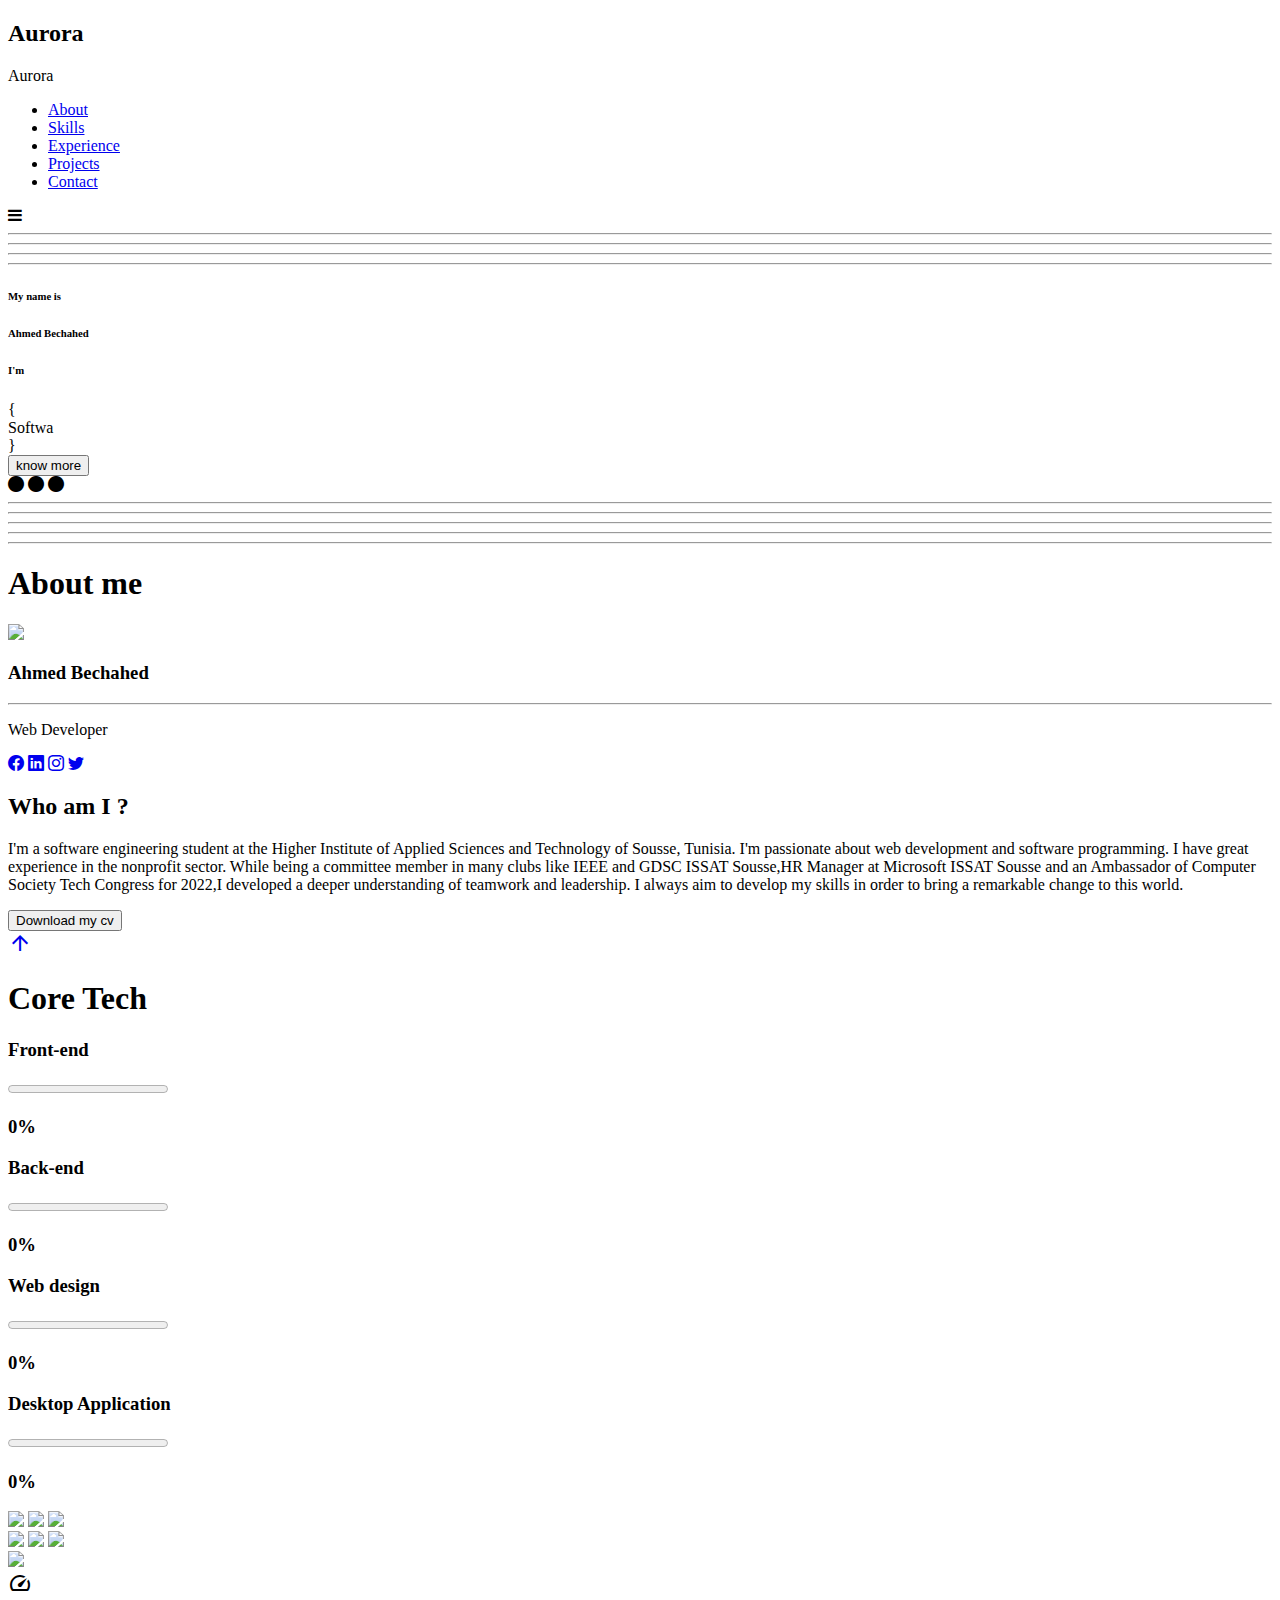
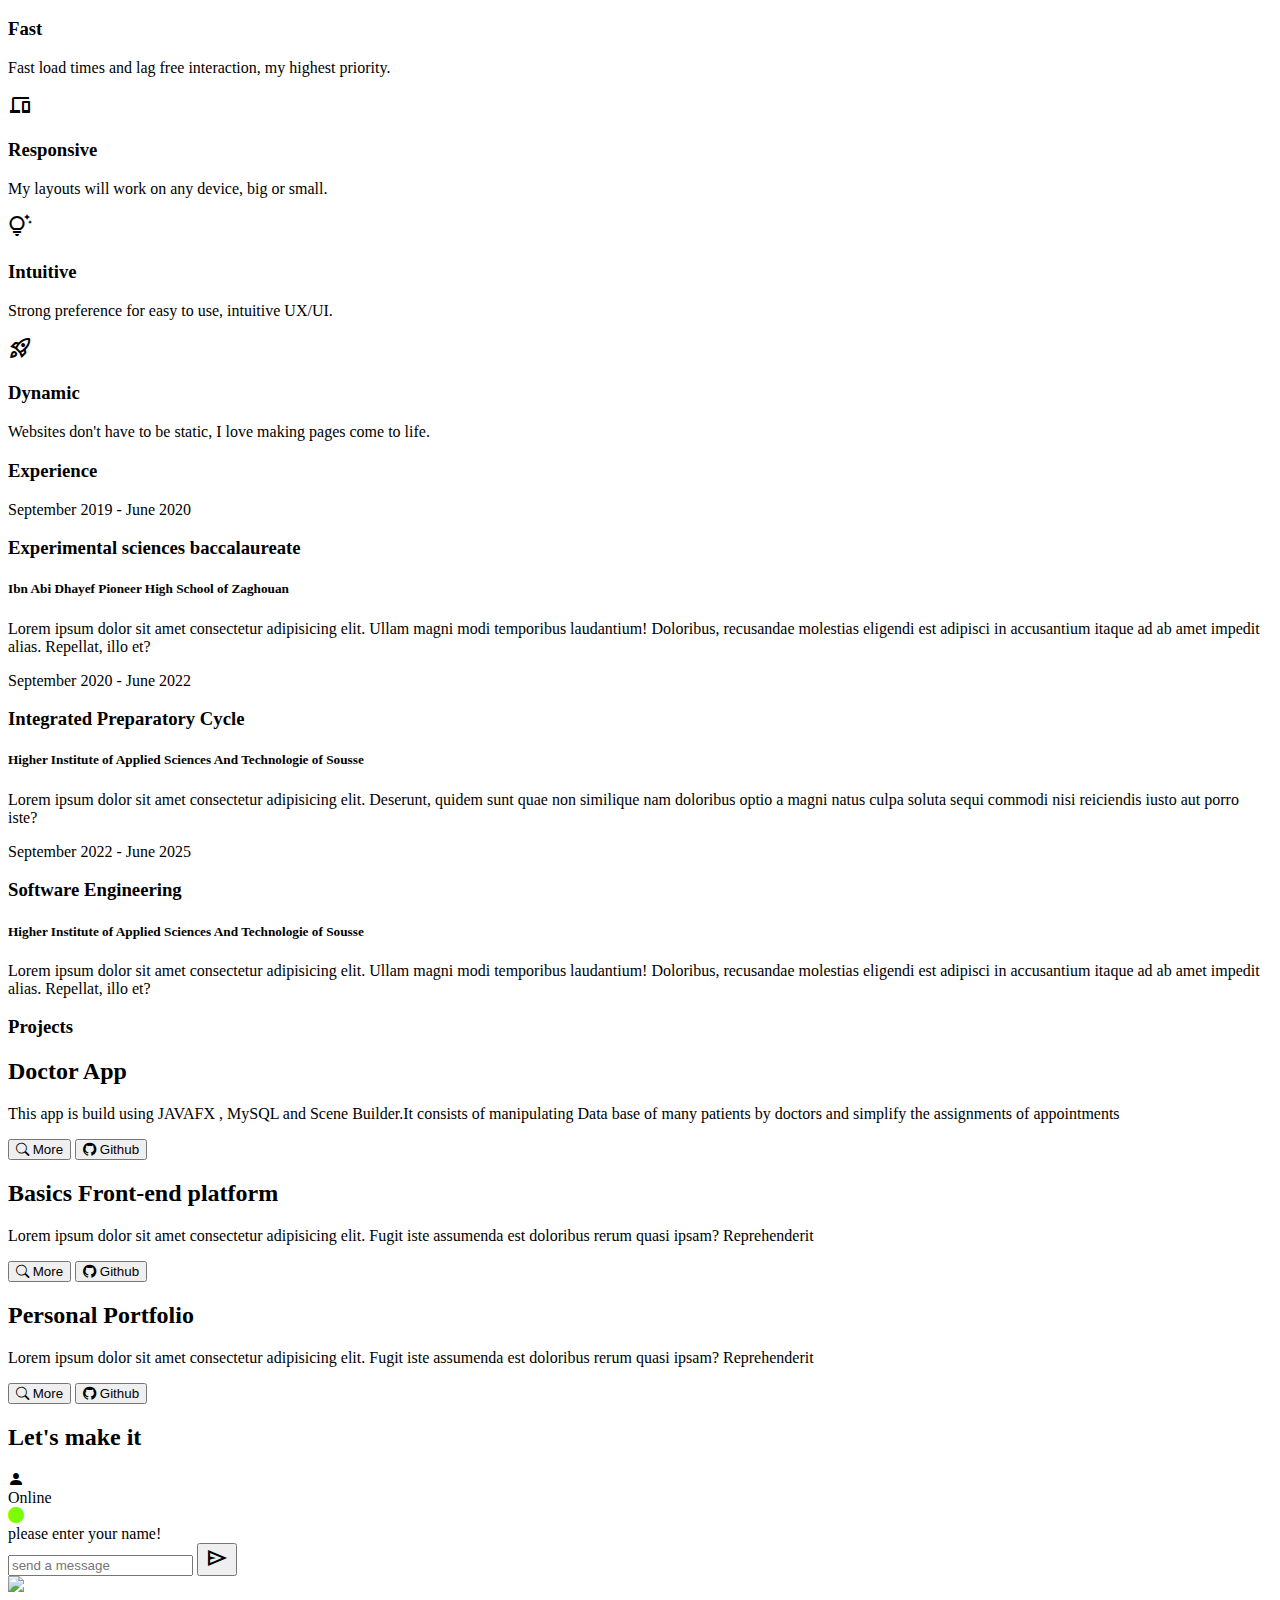
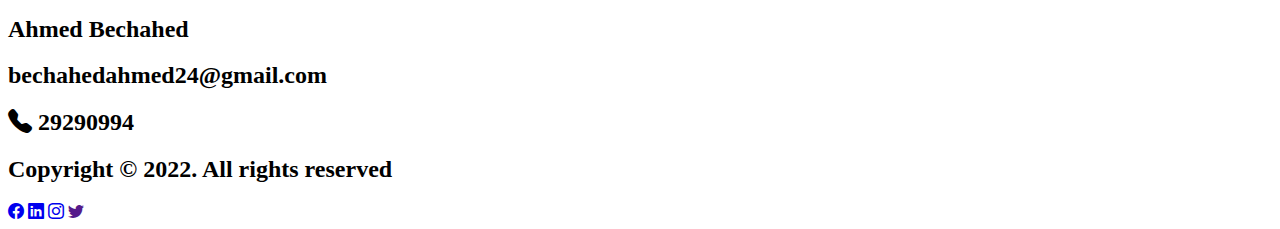
==== commit 6657b61f: "Update index.html" ====
--- a/index.html
+++ b/index.html
@@ -4,6 +4,7 @@
     <meta charset="UTF-8">
     <meta http-equiv="X-UA-Compatible" content="IE=edge">
     <meta name="viewport" content="width=device-width, initial-scale=1.0">
+    <meta property="og:image" content="https://drive.google.com/file/d/1l-4Akc9NUVl6_DV4qWVV62Zjq-cBi4C4/view?usp=sharing">
     <title>Ahmed Bechahed</title>
     <link rel="icon" href="./images/code.png">
     <link rel="stylesheet" href="https://cdn.jsdelivr.net/npm/bootstrap-icons@1.8.3/font/bootstrap-icons.css">
@@ -89,7 +90,9 @@
         <div class="setelements">
 
             <div class="aboutcard">
-                <div><img src="./images/mypicture.jpg"></div>
+                <div class="imgcontainer">
+                    <img src="./images/mypicture.jpg" id="aboutimg">
+                </div>
             <div class="textcard">
                 <h3>Ahmed Bechahed</h3>
                 <hr>
@@ -326,4 +329,4 @@
 
 </footer>
 </body>
-</html>+</html>
